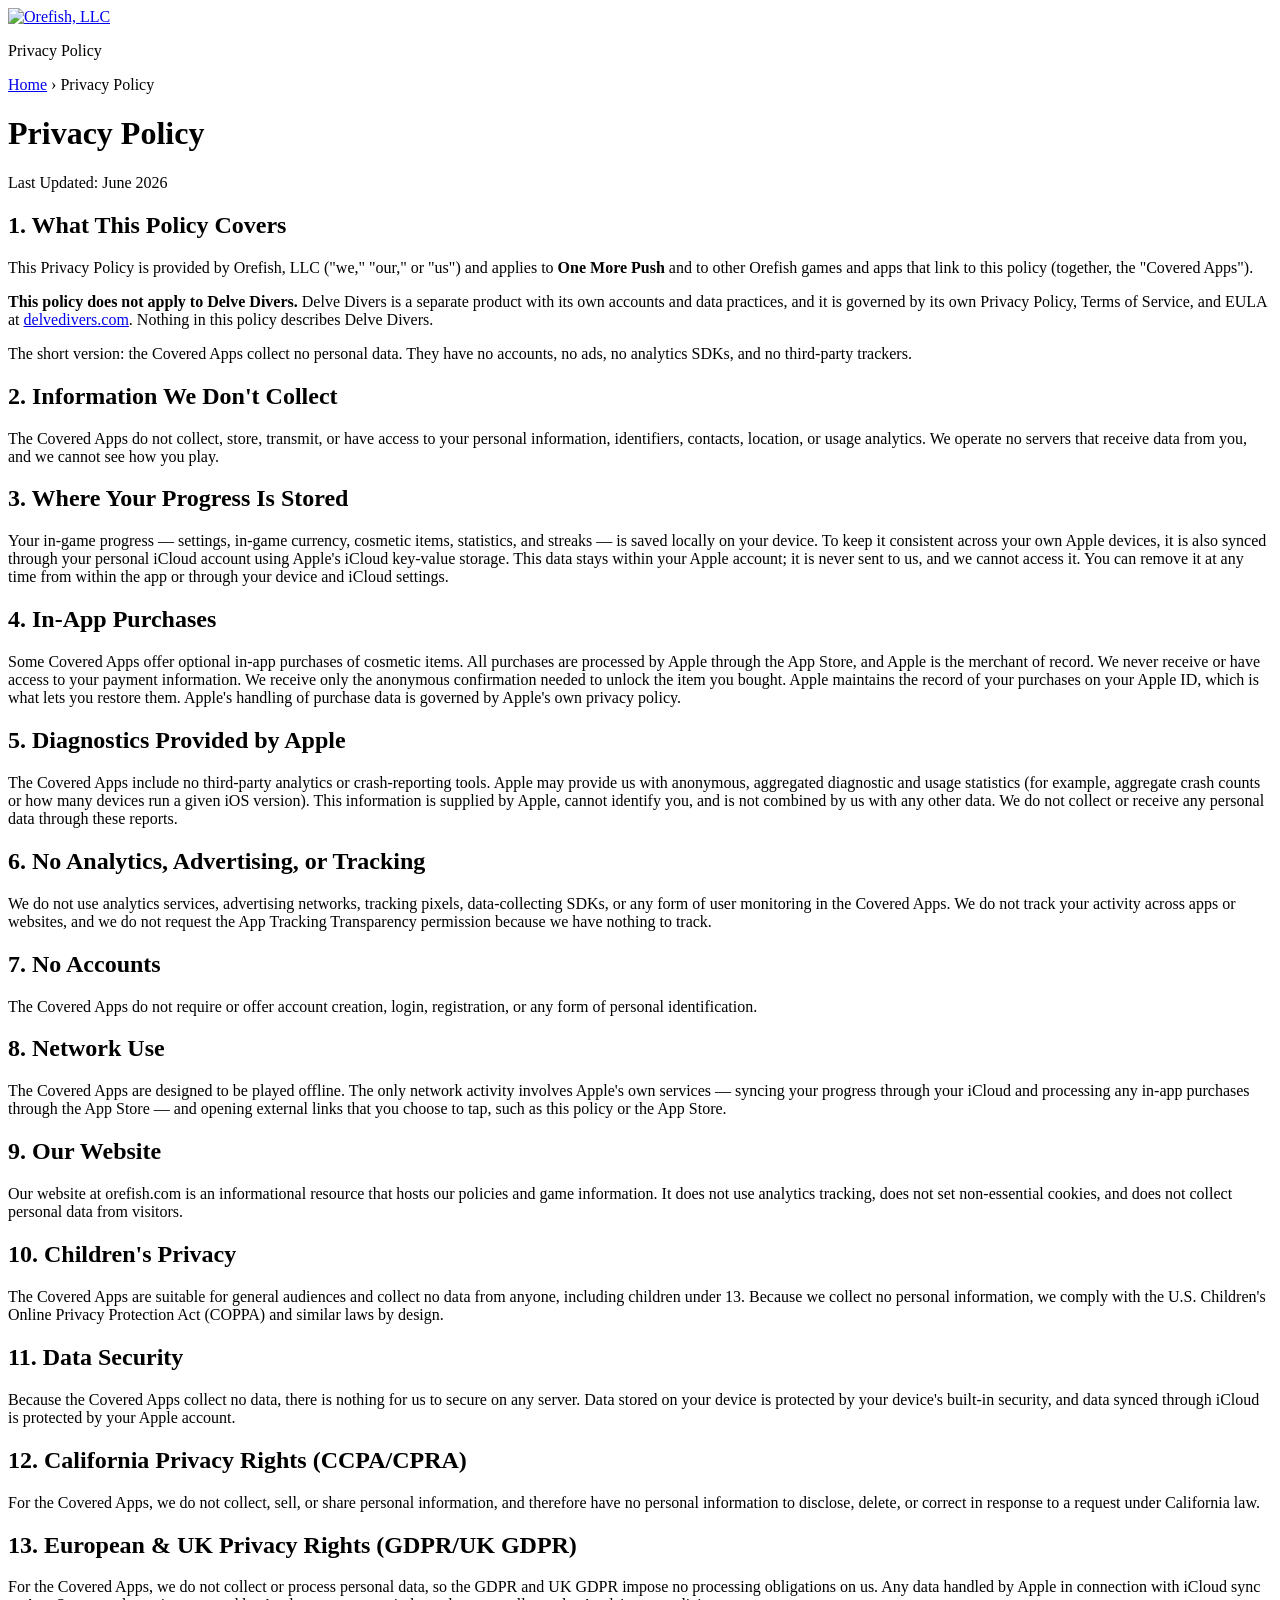
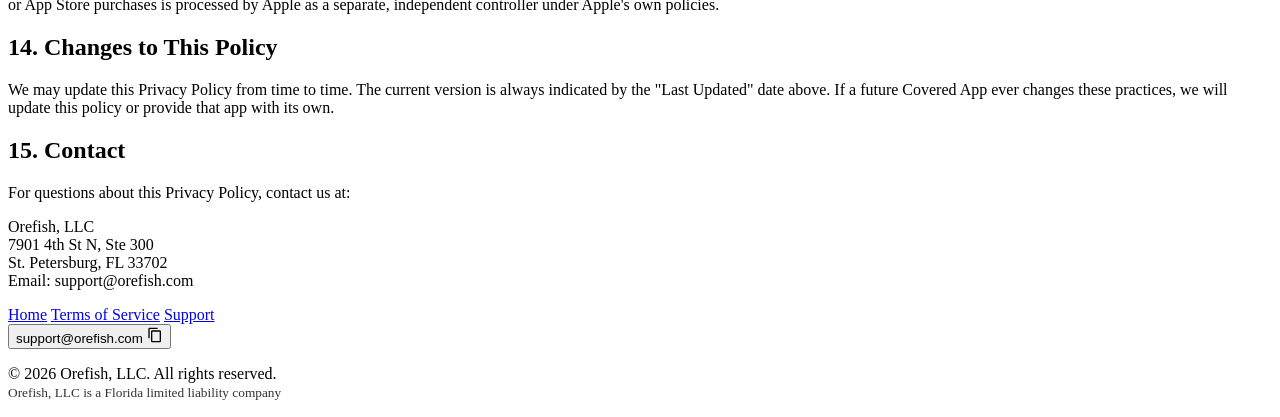
==== privacy.html @ cc14f5eb "Add files via upload" ====
<!DOCTYPE html>
<html lang="en">
<head>
    <meta charset="UTF-8">
    <meta name="viewport" content="width=device-width, initial-scale=1.0">
    <title>Privacy Policy - Orefish, LLC</title>
    <meta name="description" content="Privacy Policy for One More Push and other Orefish, LLC games. The covered apps collect no personal data.">
    <link rel="icon" type="image/png" href="/favicon.png">
    <link rel="stylesheet" href="style.css">
</head>
<body>
    <header>
        <div class="container">
            <div class="header-content">
                <a href="/" class="logo-link">
                    <div class="logo"><img src="orefishlogo_white_conformed.png" alt="Orefish, LLC"></div>
                </a>
                <p class="page-title">Privacy Policy</p>
            </div>
        </div>
    </header>

    <div class="breadcrumb">
        <div class="container">
            <nav class="breadcrumb-nav">
                <a href="/">Home</a>
                <span class="breadcrumb-separator">&rsaquo;</span>
                <span>Privacy Policy</span>
            </nav>
        </div>
    </div>

    <div class="legal-content">
        <div class="container">
            <h1>Privacy Policy</h1>
            <p class="last-updated">Last Updated: June 2026</p>

            <h2>1. What This Policy Covers</h2>
            <p>This Privacy Policy is provided by Orefish, LLC ("we," "our," or "us") and applies to <strong>One More Push</strong> and to other Orefish games and apps that link to this policy (together, the "Covered Apps").</p>
            <p><strong>This policy does not apply to Delve Divers.</strong> Delve Divers is a separate product with its own accounts and data practices, and it is governed by its own Privacy Policy, Terms of Service, and EULA at <a href="https://delvedivers.com">delvedivers.com</a>. Nothing in this policy describes Delve Divers.</p>
            <p>The short version: the Covered Apps collect no personal data. They have no accounts, no ads, no analytics SDKs, and no third-party trackers.</p>

            <h2>2. Information We Don't Collect</h2>
            <p>The Covered Apps do not collect, store, transmit, or have access to your personal information, identifiers, contacts, location, or usage analytics. We operate no servers that receive data from you, and we cannot see how you play.</p>

            <h2>3. Where Your Progress Is Stored</h2>
            <p>Your in-game progress — settings, in-game currency, cosmetic items, statistics, and streaks — is saved locally on your device. To keep it consistent across your own Apple devices, it is also synced through your personal iCloud account using Apple's iCloud key-value storage. This data stays within your Apple account; it is never sent to us, and we cannot access it. You can remove it at any time from within the app or through your device and iCloud settings.</p>

            <h2>4. In-App Purchases</h2>
            <p>Some Covered Apps offer optional in-app purchases of cosmetic items. All purchases are processed by Apple through the App Store, and Apple is the merchant of record. We never receive or have access to your payment information. We receive only the anonymous confirmation needed to unlock the item you bought. Apple maintains the record of your purchases on your Apple ID, which is what lets you restore them. Apple's handling of purchase data is governed by Apple's own privacy policy.</p>

            <h2>5. Diagnostics Provided by Apple</h2>
            <p>The Covered Apps include no third-party analytics or crash-reporting tools. Apple may provide us with anonymous, aggregated diagnostic and usage statistics (for example, aggregate crash counts or how many devices run a given iOS version). This information is supplied by Apple, cannot identify you, and is not combined by us with any other data. We do not collect or receive any personal data through these reports.</p>

            <h2>6. No Analytics, Advertising, or Tracking</h2>
            <p>We do not use analytics services, advertising networks, tracking pixels, data-collecting SDKs, or any form of user monitoring in the Covered Apps. We do not track your activity across apps or websites, and we do not request the App Tracking Transparency permission because we have nothing to track.</p>

            <h2>7. No Accounts</h2>
            <p>The Covered Apps do not require or offer account creation, login, registration, or any form of personal identification.</p>

            <h2>8. Network Use</h2>
            <p>The Covered Apps are designed to be played offline. The only network activity involves Apple's own services — syncing your progress through your iCloud and processing any in-app purchases through the App Store — and opening external links that you choose to tap, such as this policy or the App Store.</p>

            <h2>9. Our Website</h2>
            <p>Our website at orefish.com is an informational resource that hosts our policies and game information. It does not use analytics tracking, does not set non-essential cookies, and does not collect personal data from visitors.</p>

            <h2>10. Children's Privacy</h2>
            <p>The Covered Apps are suitable for general audiences and collect no data from anyone, including children under 13. Because we collect no personal information, we comply with the U.S. Children's Online Privacy Protection Act (COPPA) and similar laws by design.</p>

            <h2>11. Data Security</h2>
            <p>Because the Covered Apps collect no data, there is nothing for us to secure on any server. Data stored on your device is protected by your device's built-in security, and data synced through iCloud is protected by your Apple account.</p>

            <h2>12. California Privacy Rights (CCPA/CPRA)</h2>
            <p>For the Covered Apps, we do not collect, sell, or share personal information, and therefore have no personal information to disclose, delete, or correct in response to a request under California law.</p>

            <h2>13. European &amp; UK Privacy Rights (GDPR/UK GDPR)</h2>
            <p>For the Covered Apps, we do not collect or process personal data, so the GDPR and UK GDPR impose no processing obligations on us. Any data handled by Apple in connection with iCloud sync or App Store purchases is processed by Apple as a separate, independent controller under Apple's own policies.</p>

            <h2>14. Changes to This Policy</h2>
            <p>We may update this Privacy Policy from time to time. The current version is always indicated by the "Last Updated" date above. If a future Covered App ever changes these practices, we will update this policy or provide that app with its own.</p>

            <h2>15. Contact</h2>
            <p>For questions about this Privacy Policy, contact us at:</p>
            <p>
                Orefish, LLC<br>
                7901 4th St N, Ste 300<br>
                St. Petersburg, FL 33702<br>
                Email: support@orefish.com
            </p>
        </div>
    </div>

    <footer>
        <div class="container">
            <div class="footer-content">
                <div class="footer-links">
                    <a href="/">Home</a>
                    <a href="/terms">Terms of Service</a>
                    <a href="/support">Support</a>
                </div>
                <button class="email-button" onclick="copyEmail()" id="emailButton">
                    <span id="emailText">support@orefish.com</span>
                    <svg id="copyIcon" width="16" height="16" fill="currentColor" viewBox="0 0 24 24">
                        <path d="M16 1H4c-1.1 0-2 .9-2 2v14h2V3h12V1zm3 4H8c-1.1 0-2 .9-2 2v14c0 1.1.9 2 2 2h11c1.1 0 2-.9 2-2V7c0-1.1-.9-2-2-2zm0 16H8V7h11v14z"/>
                    </svg>
                </button>
                <p class="copyright">
                    &copy; 2026 Orefish, LLC. All rights reserved.<br>
                    <small style="opacity: 0.8;">Orefish, LLC is a Florida limited liability company</small>
                </p>
            </div>
        </div>
    </footer>

    <script>
        function copyEmail() {
            const email = 'support@orefish.com';
            const button = document.getElementById('emailButton');
            const text = document.getElementById('emailText');
            const icon = document.getElementById('copyIcon');
            navigator.clipboard.writeText(email).then(() => {
                button.classList.add('copied');
                text.textContent = 'Copied!';
                icon.innerHTML = '<path d="M9 16.17L4.83 12l-1.42 1.41L9 19 21 7l-1.41-1.41z"/>';
                setTimeout(() => {
                    button.classList.remove('copied');
                    text.textContent = email;
                    icon.innerHTML = '<path d="M16 1H4c-1.1 0-2 .9-2 2v14h2V3h12V1zm3 4H8c-1.1 0-2 .9-2 2v14c0 1.1.9 2 2 2h11c1.1 0 2-.9 2-2V7c0-1.1-.9-2-2-2zm0 16H8V7h11v14z"/>';
                }, 2000);
            }).catch(() => { window.location.href = `mailto:${email}`; });
        }
    </script>
</body>
</html>
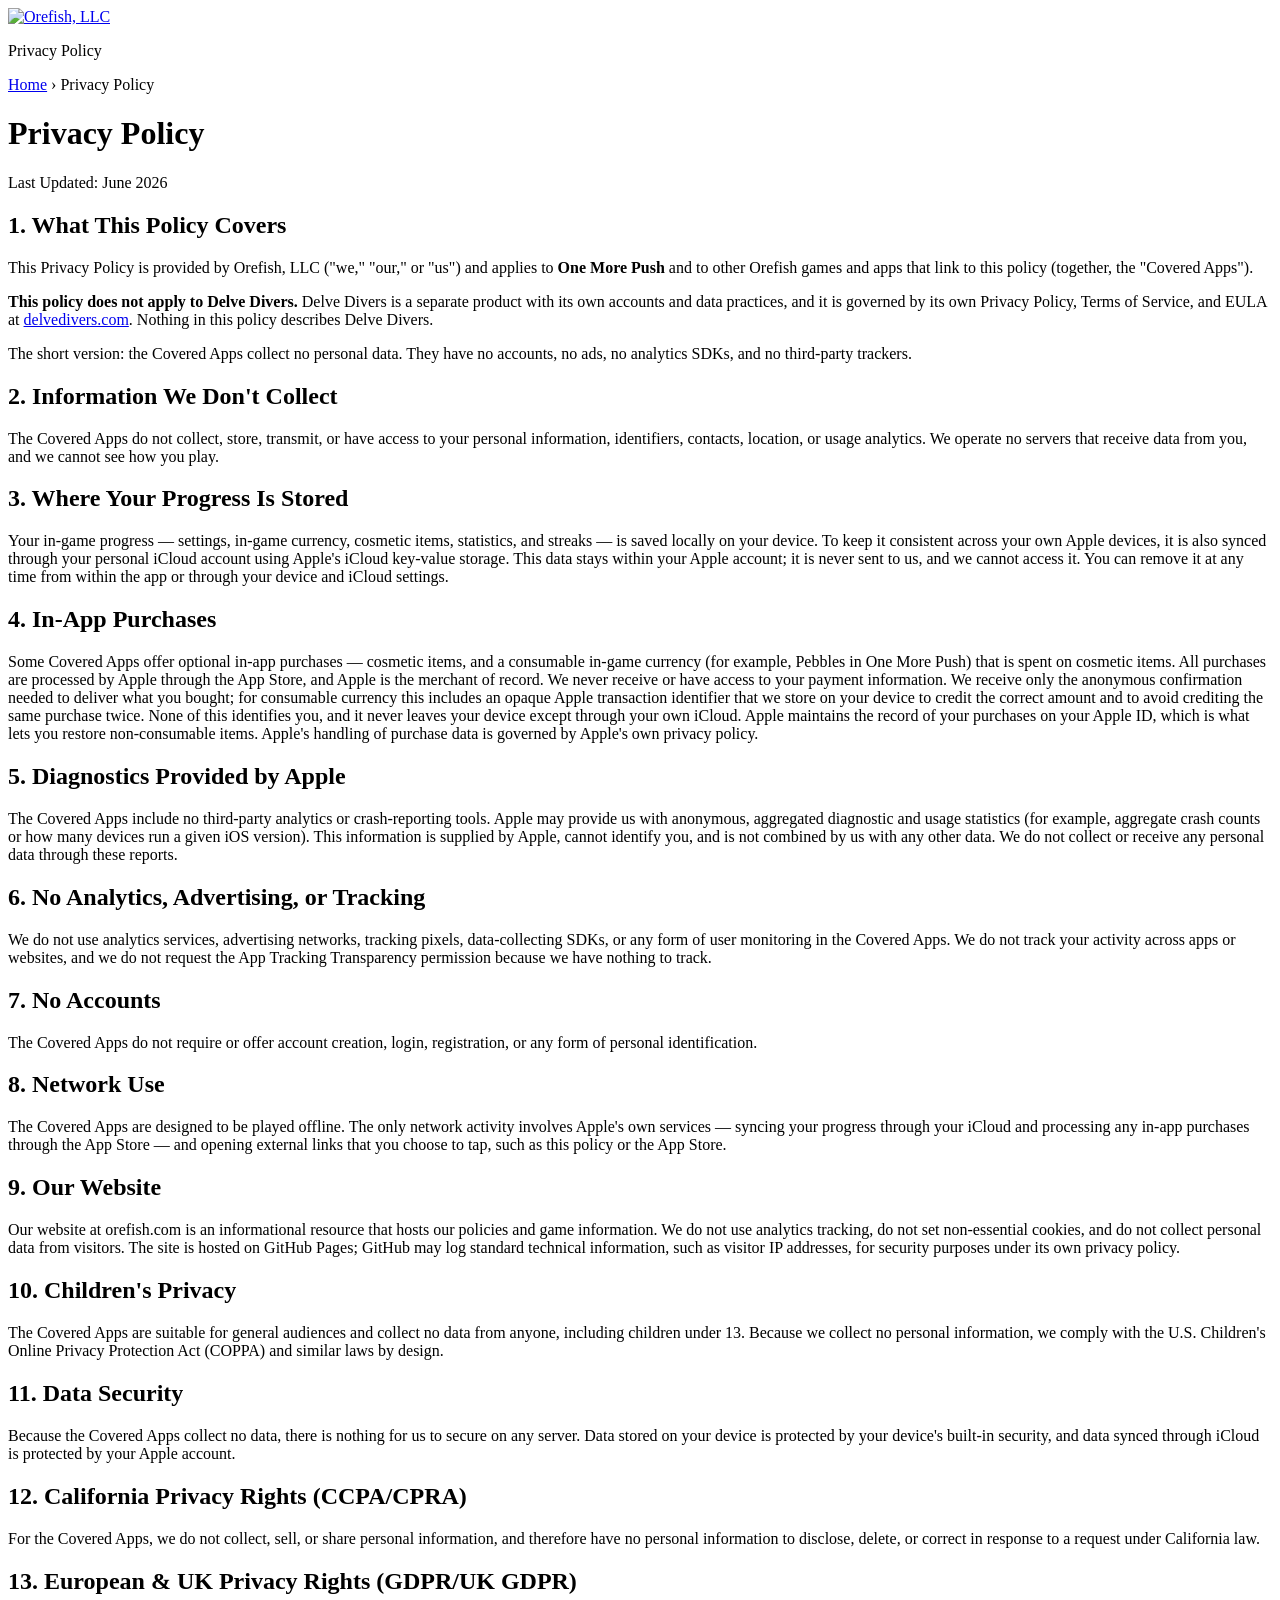
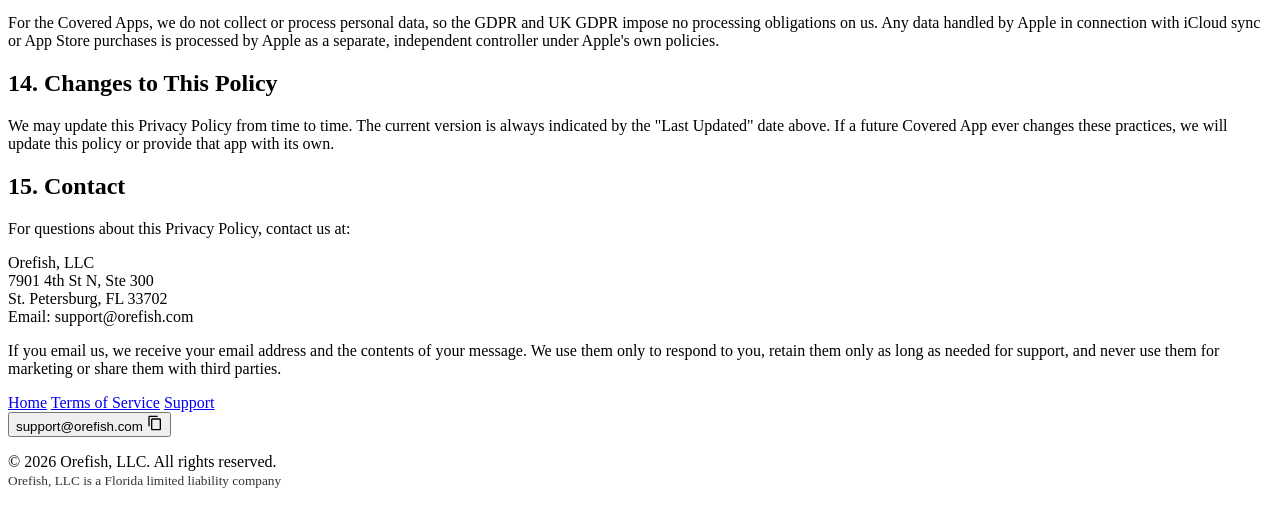
==== commit 8379f4af: "Add files via upload" ====
--- a/privacy.html
+++ b/privacy.html
@@ -47,7 +47,7 @@
             <p>Your in-game progress — settings, in-game currency, cosmetic items, statistics, and streaks — is saved locally on your device. To keep it consistent across your own Apple devices, it is also synced through your personal iCloud account using Apple's iCloud key-value storage. This data stays within your Apple account; it is never sent to us, and we cannot access it. You can remove it at any time from within the app or through your device and iCloud settings.</p>
 
             <h2>4. In-App Purchases</h2>
-            <p>Some Covered Apps offer optional in-app purchases of cosmetic items. All purchases are processed by Apple through the App Store, and Apple is the merchant of record. We never receive or have access to your payment information. We receive only the anonymous confirmation needed to unlock the item you bought. Apple maintains the record of your purchases on your Apple ID, which is what lets you restore them. Apple's handling of purchase data is governed by Apple's own privacy policy.</p>
+            <p>Some Covered Apps offer optional in-app purchases — cosmetic items, and a consumable in-game currency (for example, Pebbles in One More Push) that is spent on cosmetic items. All purchases are processed by Apple through the App Store, and Apple is the merchant of record. We never receive or have access to your payment information. We receive only the anonymous confirmation needed to deliver what you bought; for consumable currency this includes an opaque Apple transaction identifier that we store on your device to credit the correct amount and to avoid crediting the same purchase twice. None of this identifies you, and it never leaves your device except through your own iCloud. Apple maintains the record of your purchases on your Apple ID, which is what lets you restore non-consumable items. Apple's handling of purchase data is governed by Apple's own privacy policy.</p>
 
             <h2>5. Diagnostics Provided by Apple</h2>
             <p>The Covered Apps include no third-party analytics or crash-reporting tools. Apple may provide us with anonymous, aggregated diagnostic and usage statistics (for example, aggregate crash counts or how many devices run a given iOS version). This information is supplied by Apple, cannot identify you, and is not combined by us with any other data. We do not collect or receive any personal data through these reports.</p>
@@ -62,7 +62,7 @@
             <p>The Covered Apps are designed to be played offline. The only network activity involves Apple's own services — syncing your progress through your iCloud and processing any in-app purchases through the App Store — and opening external links that you choose to tap, such as this policy or the App Store.</p>
 
             <h2>9. Our Website</h2>
-            <p>Our website at orefish.com is an informational resource that hosts our policies and game information. It does not use analytics tracking, does not set non-essential cookies, and does not collect personal data from visitors.</p>
+            <p>Our website at orefish.com is an informational resource that hosts our policies and game information. We do not use analytics tracking, do not set non-essential cookies, and do not collect personal data from visitors. The site is hosted on GitHub Pages; GitHub may log standard technical information, such as visitor IP addresses, for security purposes under its own privacy policy.</p>
 
             <h2>10. Children's Privacy</h2>
             <p>The Covered Apps are suitable for general audiences and collect no data from anyone, including children under 13. Because we collect no personal information, we comply with the U.S. Children's Online Privacy Protection Act (COPPA) and similar laws by design.</p>
@@ -87,6 +87,7 @@
                 St. Petersburg, FL 33702<br>
                 Email: support@orefish.com
             </p>
+            <p>If you email us, we receive your email address and the contents of your message. We use them only to respond to you, retain them only as long as needed for support, and never use them for marketing or share them with third parties.</p>
         </div>
     </div>
 
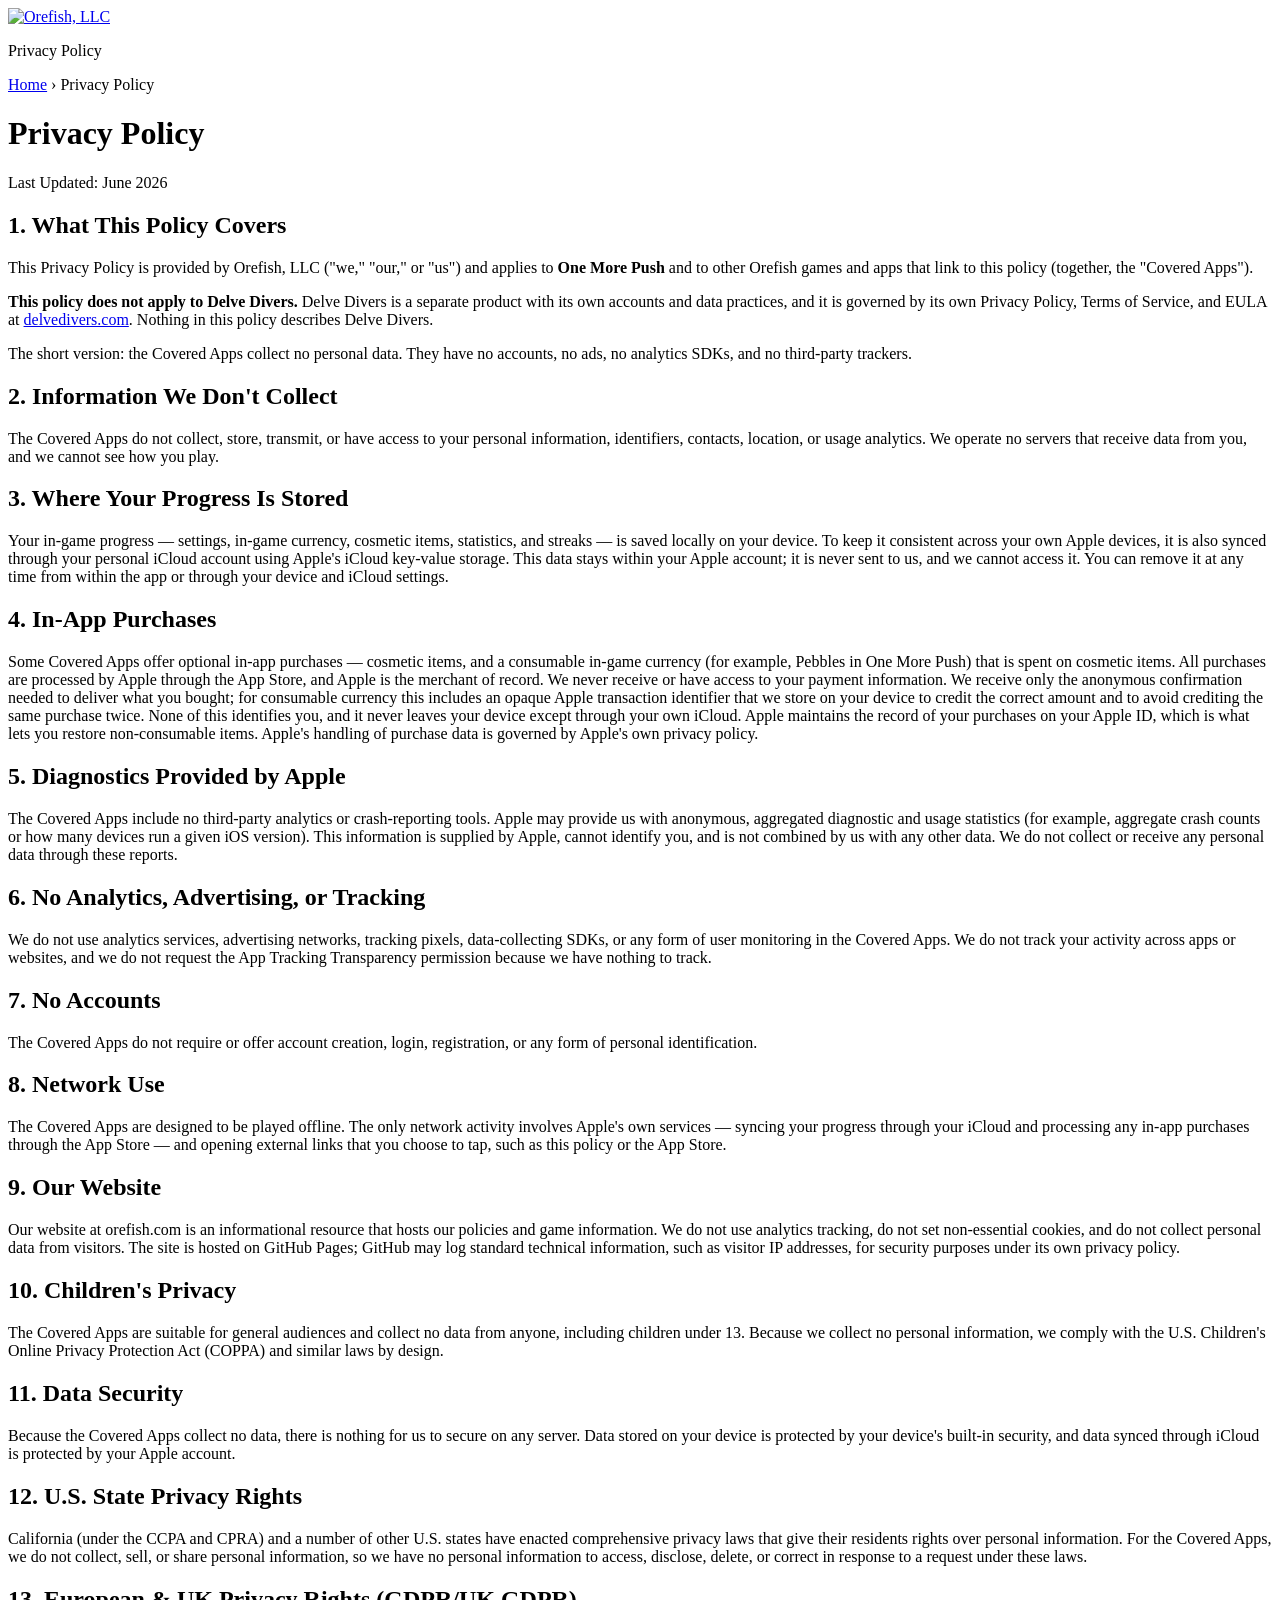
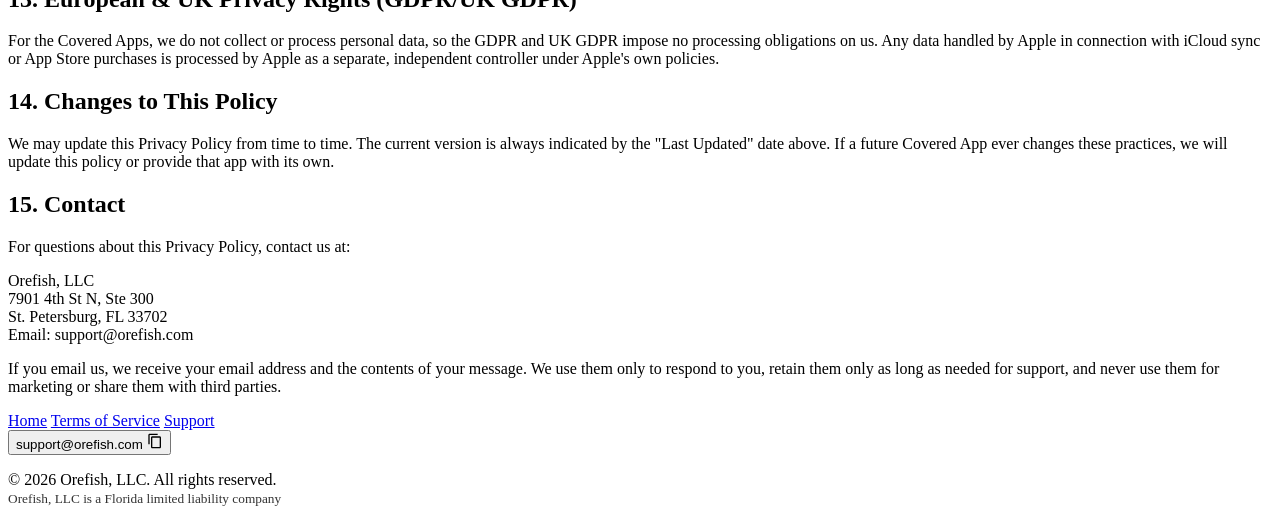
==== commit 1736c4a8: "Add files via upload" ====
--- a/privacy.html
+++ b/privacy.html
@@ -6,6 +6,7 @@
     <title>Privacy Policy - Orefish, LLC</title>
     <meta name="description" content="Privacy Policy for One More Push and other Orefish, LLC games. The covered apps collect no personal data.">
     <link rel="icon" type="image/png" href="/favicon.png">
+    <link rel="apple-touch-icon" sizes="180x180" href="/apple-touch-icon.png">
     <link rel="stylesheet" href="style.css">
 </head>
 <body>
@@ -70,8 +71,8 @@
             <h2>11. Data Security</h2>
             <p>Because the Covered Apps collect no data, there is nothing for us to secure on any server. Data stored on your device is protected by your device's built-in security, and data synced through iCloud is protected by your Apple account.</p>
 
-            <h2>12. California Privacy Rights (CCPA/CPRA)</h2>
-            <p>For the Covered Apps, we do not collect, sell, or share personal information, and therefore have no personal information to disclose, delete, or correct in response to a request under California law.</p>
+            <h2>12. U.S. State Privacy Rights</h2>
+            <p>California (under the CCPA and CPRA) and a number of other U.S. states have enacted comprehensive privacy laws that give their residents rights over personal information. For the Covered Apps, we do not collect, sell, or share personal information, so we have no personal information to access, disclose, delete, or correct in response to a request under these laws.</p>
 
             <h2>13. European &amp; UK Privacy Rights (GDPR/UK GDPR)</h2>
             <p>For the Covered Apps, we do not collect or process personal data, so the GDPR and UK GDPR impose no processing obligations on us. Any data handled by Apple in connection with iCloud sync or App Store purchases is processed by Apple as a separate, independent controller under Apple's own policies.</p>
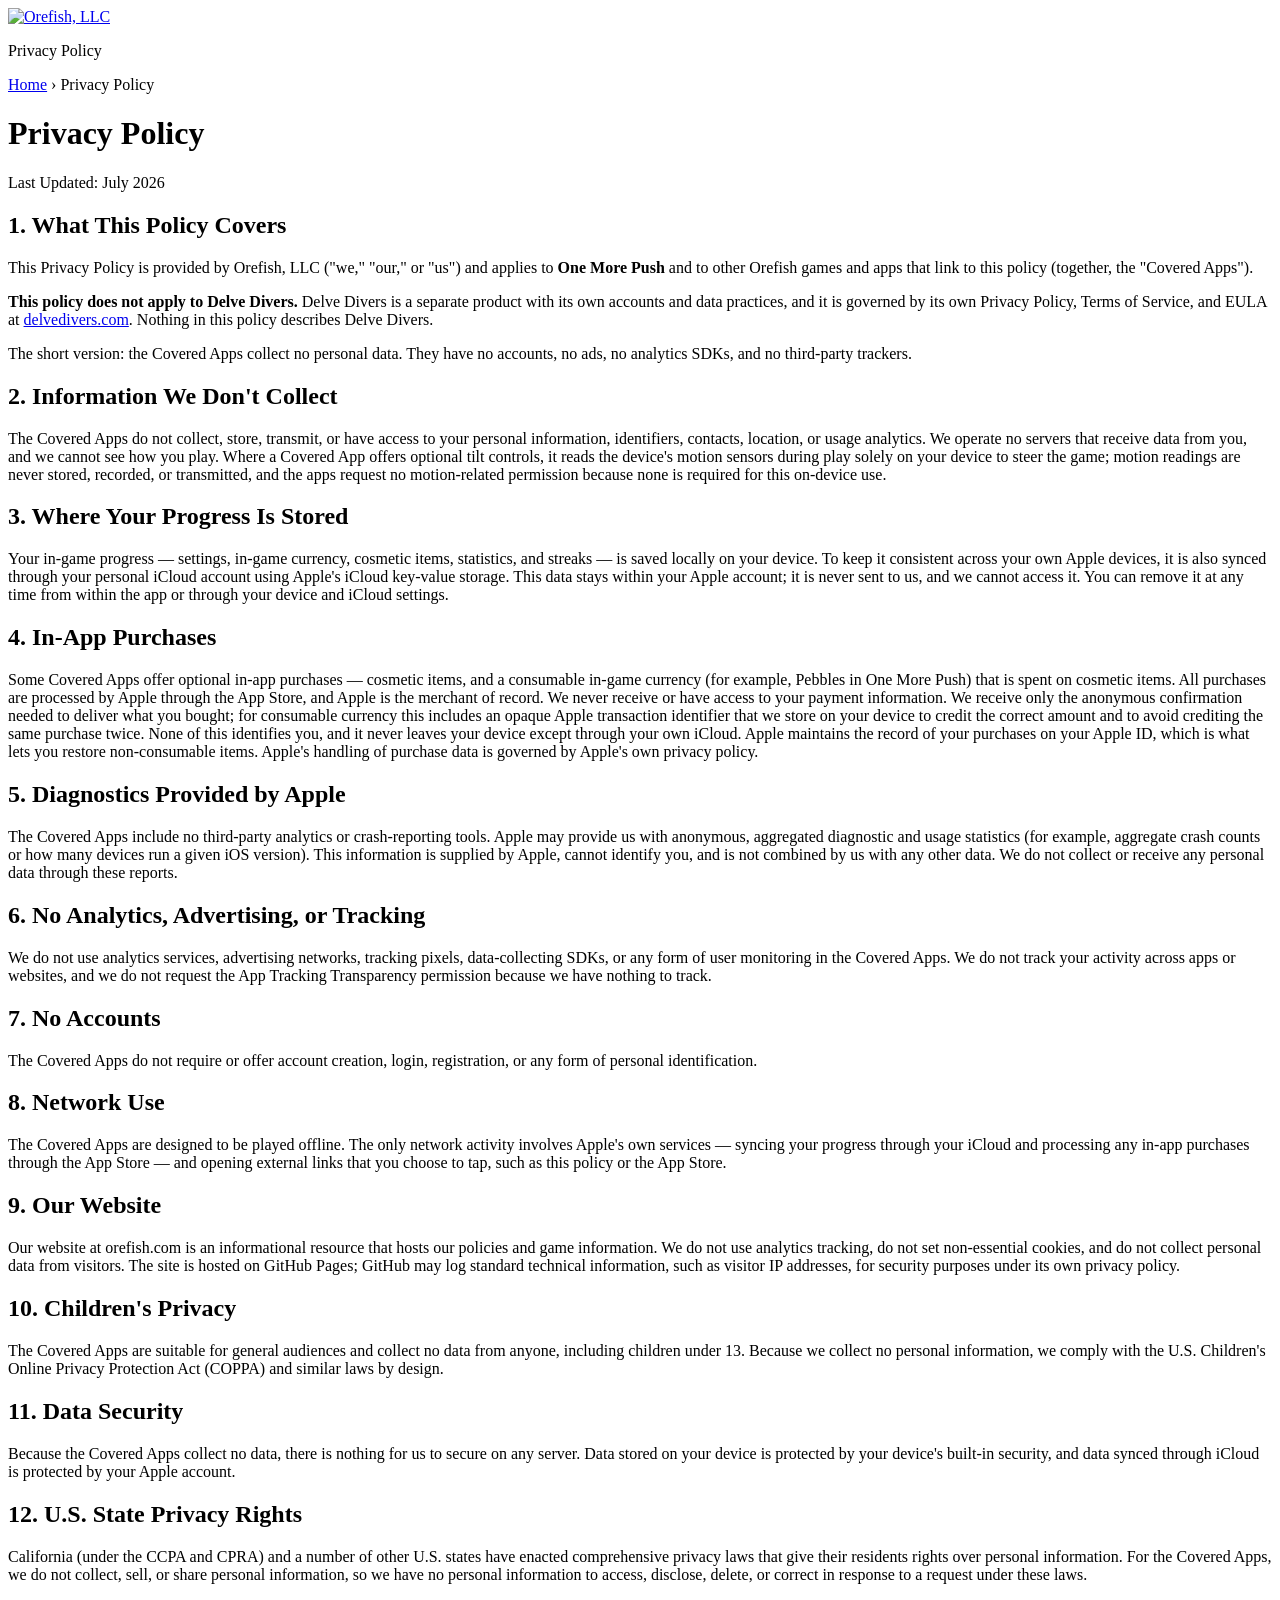
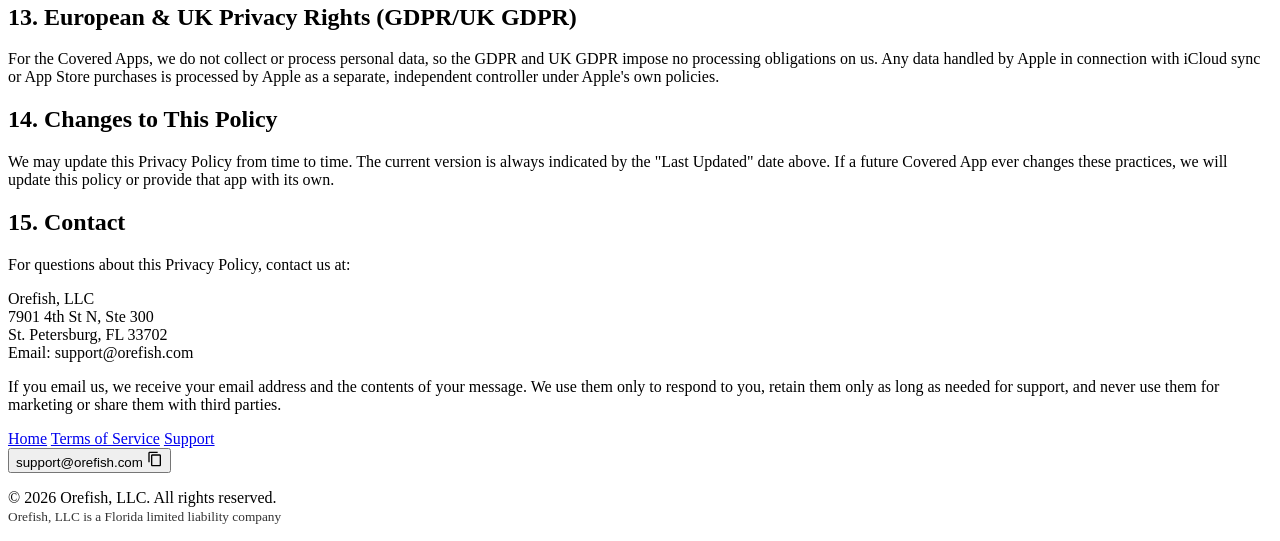
==== commit 5511a561: "Add files via upload" ====
--- a/privacy.html
+++ b/privacy.html
@@ -34,7 +34,7 @@
     <div class="legal-content">
         <div class="container">
             <h1>Privacy Policy</h1>
-            <p class="last-updated">Last Updated: June 2026</p>
+            <p class="last-updated">Last Updated: July 2026</p>
 
             <h2>1. What This Policy Covers</h2>
             <p>This Privacy Policy is provided by Orefish, LLC ("we," "our," or "us") and applies to <strong>One More Push</strong> and to other Orefish games and apps that link to this policy (together, the "Covered Apps").</p>
@@ -42,7 +42,7 @@
             <p>The short version: the Covered Apps collect no personal data. They have no accounts, no ads, no analytics SDKs, and no third-party trackers.</p>
 
             <h2>2. Information We Don't Collect</h2>
-            <p>The Covered Apps do not collect, store, transmit, or have access to your personal information, identifiers, contacts, location, or usage analytics. We operate no servers that receive data from you, and we cannot see how you play.</p>
+            <p>The Covered Apps do not collect, store, transmit, or have access to your personal information, identifiers, contacts, location, or usage analytics. We operate no servers that receive data from you, and we cannot see how you play. Where a Covered App offers optional tilt controls, it reads the device's motion sensors during play solely on your device to steer the game; motion readings are never stored, recorded, or transmitted, and the apps request no motion-related permission because none is required for this on-device use.</p>
 
             <h2>3. Where Your Progress Is Stored</h2>
             <p>Your in-game progress — settings, in-game currency, cosmetic items, statistics, and streaks — is saved locally on your device. To keep it consistent across your own Apple devices, it is also synced through your personal iCloud account using Apple's iCloud key-value storage. This data stays within your Apple account; it is never sent to us, and we cannot access it. You can remove it at any time from within the app or through your device and iCloud settings.</p>
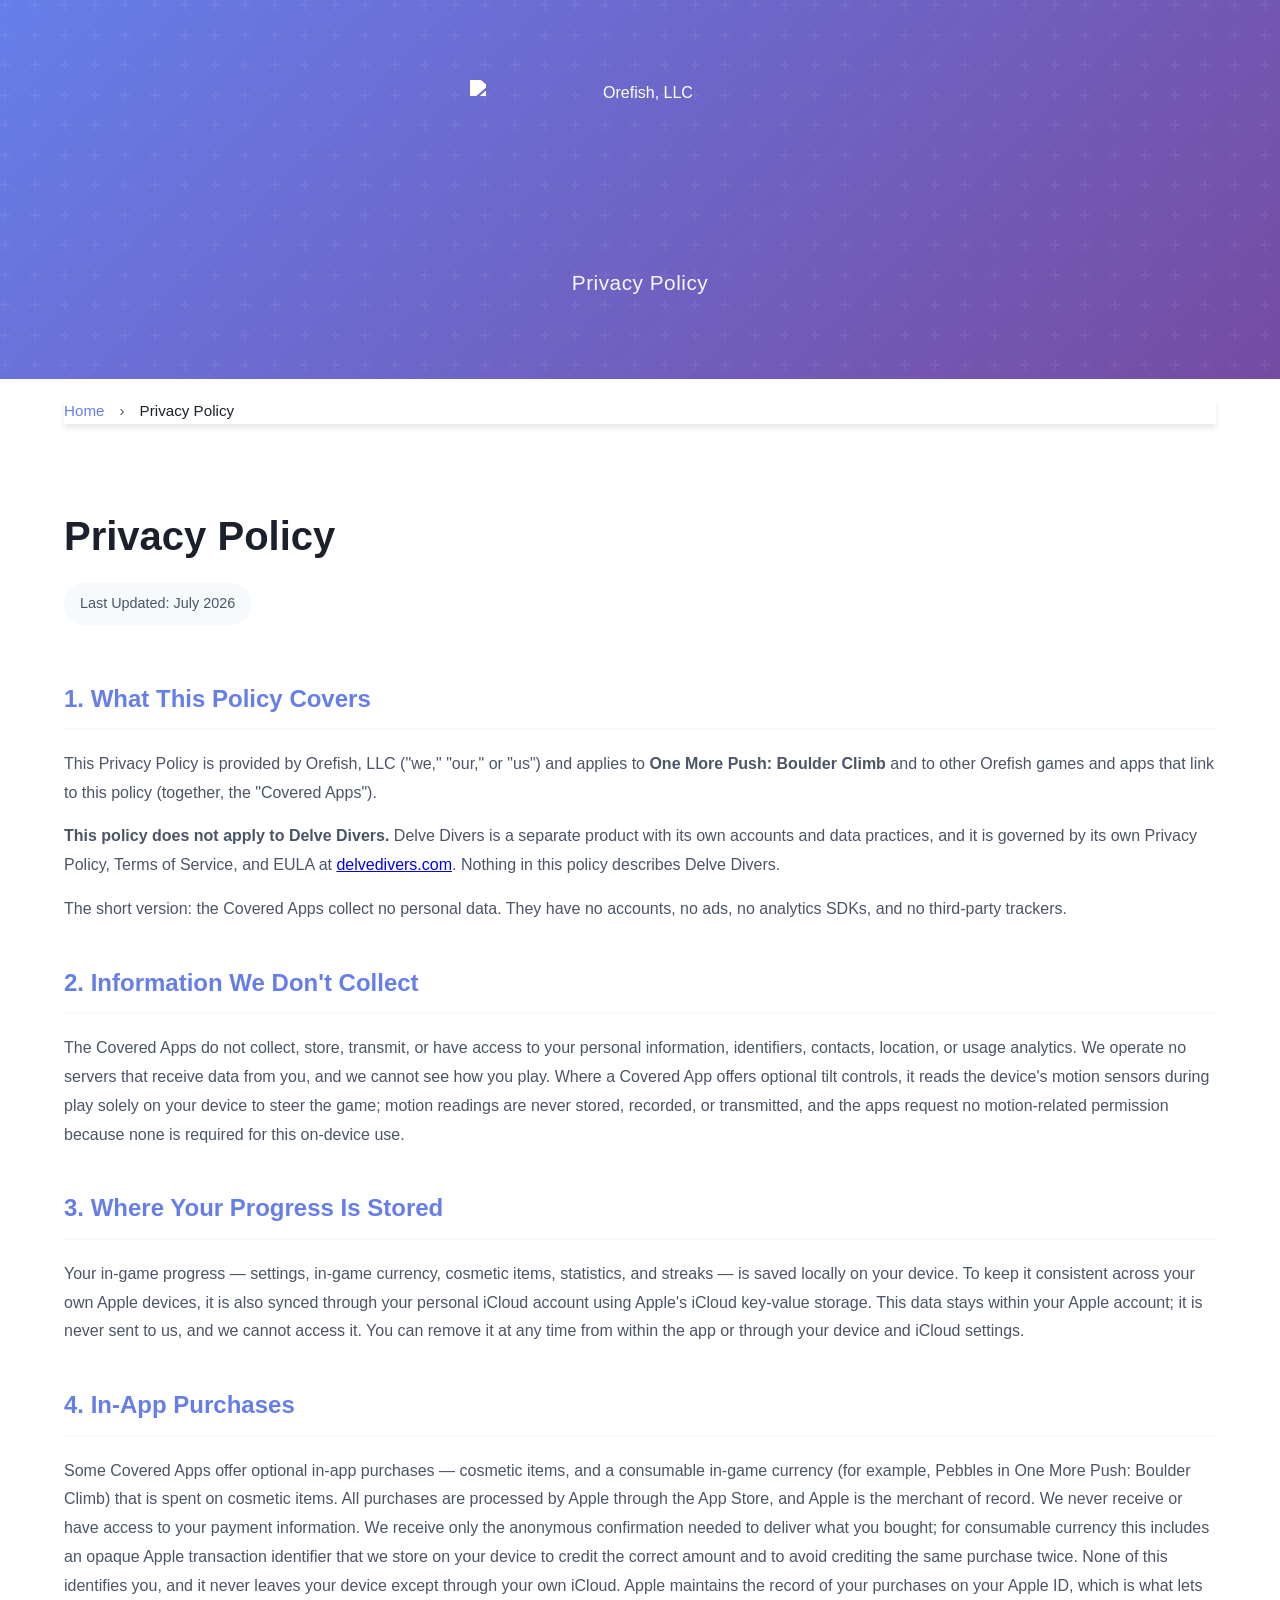
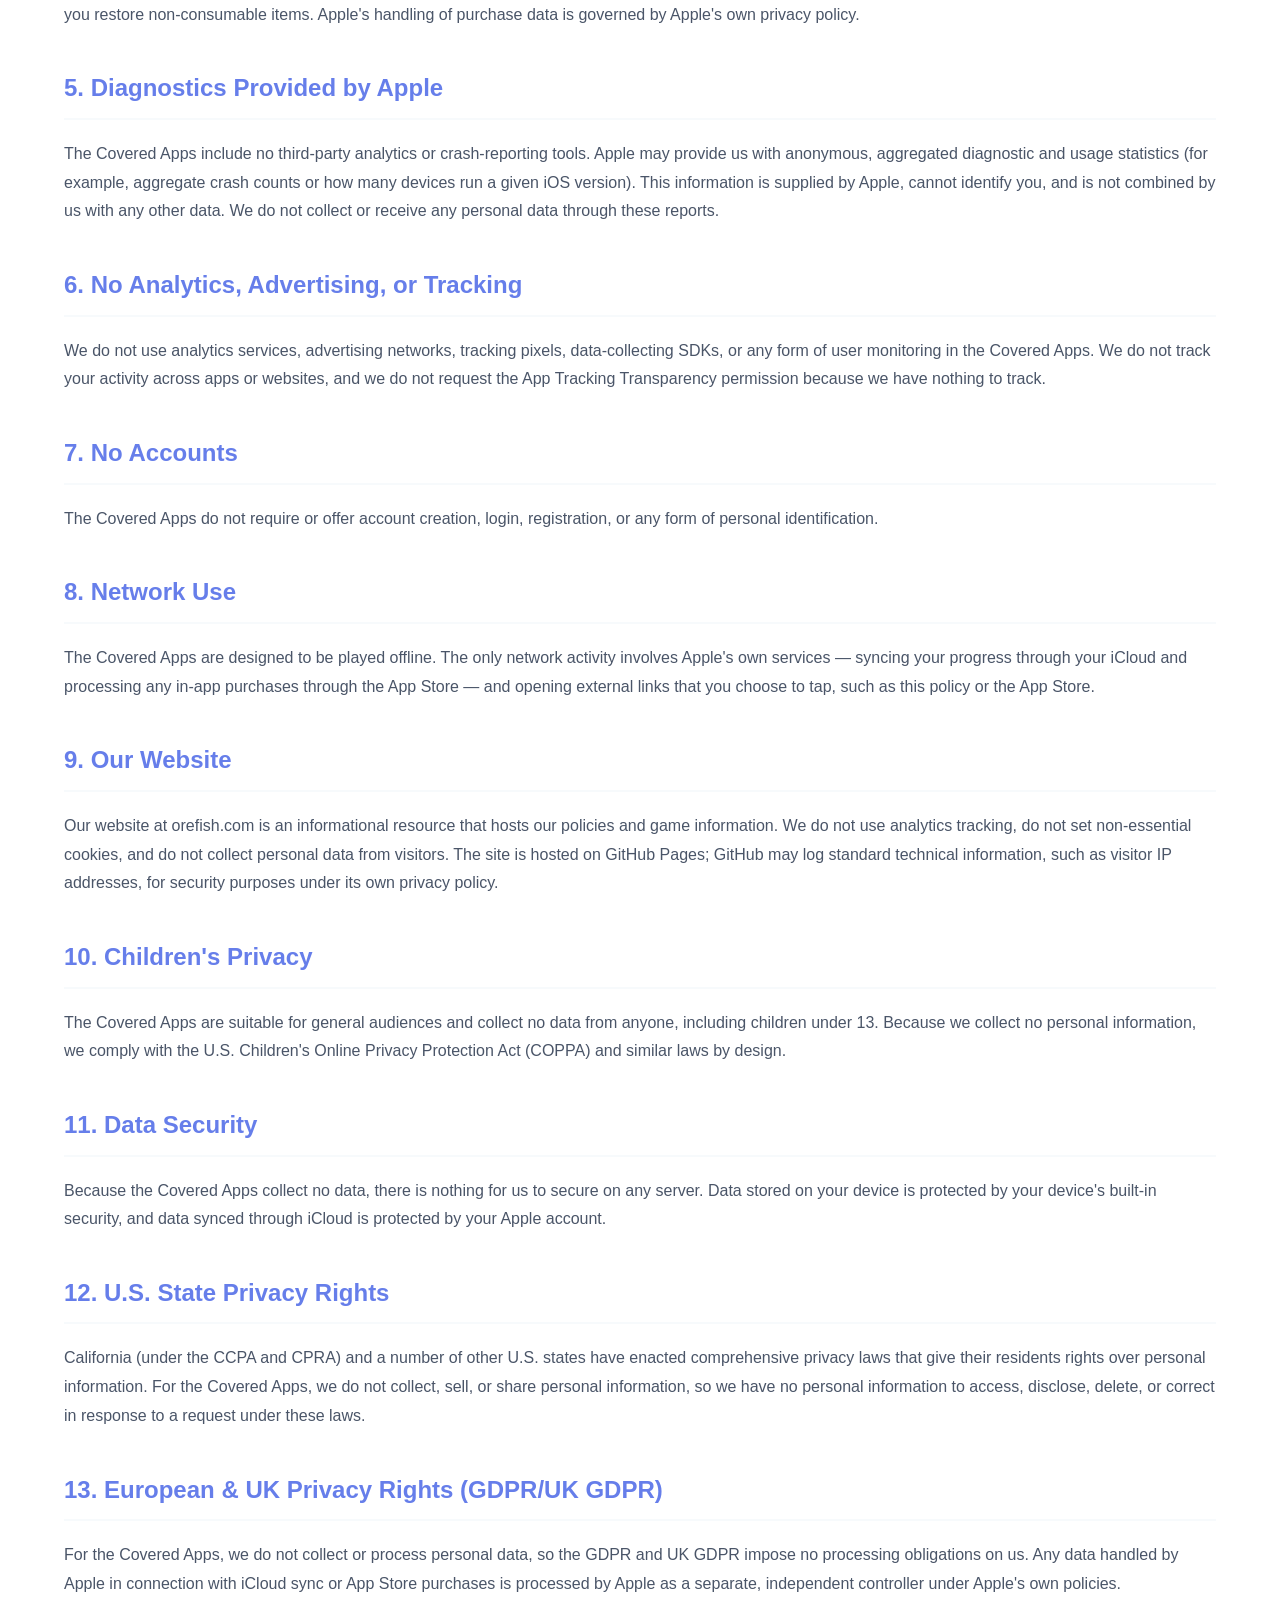
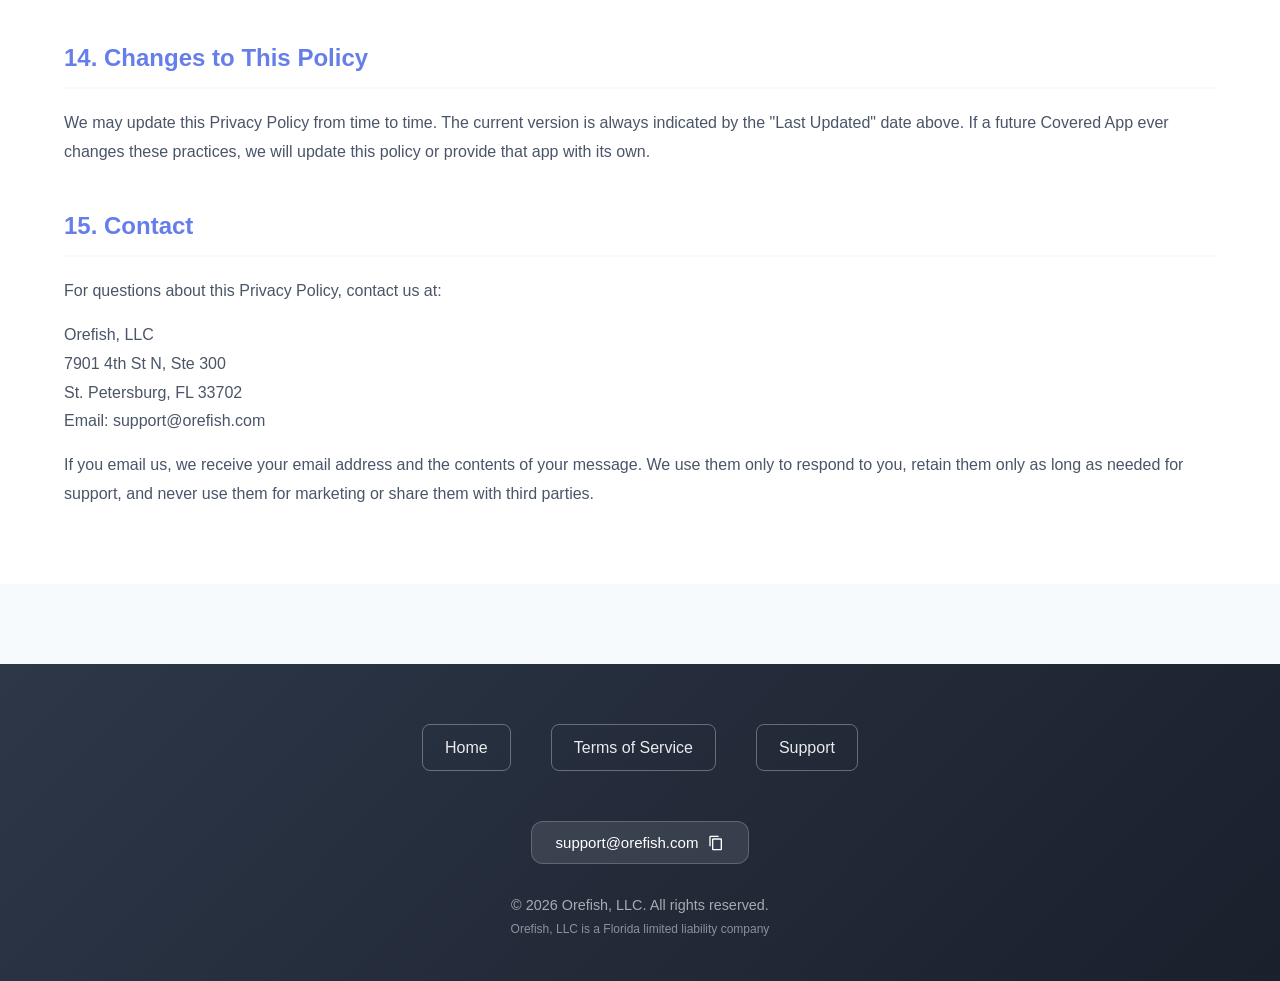
==== commit 92820541: "Add files via upload" ====
--- a/privacy.html
+++ b/privacy.html
@@ -4,7 +4,7 @@
     <meta charset="UTF-8">
     <meta name="viewport" content="width=device-width, initial-scale=1.0">
     <title>Privacy Policy - Orefish, LLC</title>
-    <meta name="description" content="Privacy Policy for One More Push and other Orefish, LLC games. The covered apps collect no personal data.">
+    <meta name="description" content="Privacy Policy for One More Push: Boulder Climb and other Orefish, LLC games. The covered apps collect no personal data.">
     <link rel="icon" type="image/png" href="/favicon.png">
     <link rel="apple-touch-icon" sizes="180x180" href="/apple-touch-icon.png">
     <link rel="stylesheet" href="style.css">
@@ -37,7 +37,7 @@
             <p class="last-updated">Last Updated: July 2026</p>
 
             <h2>1. What This Policy Covers</h2>
-            <p>This Privacy Policy is provided by Orefish, LLC ("we," "our," or "us") and applies to <strong>One More Push</strong> and to other Orefish games and apps that link to this policy (together, the "Covered Apps").</p>
+            <p>This Privacy Policy is provided by Orefish, LLC ("we," "our," or "us") and applies to <strong>One More Push: Boulder Climb</strong> and to other Orefish games and apps that link to this policy (together, the "Covered Apps").</p>
             <p><strong>This policy does not apply to Delve Divers.</strong> Delve Divers is a separate product with its own accounts and data practices, and it is governed by its own Privacy Policy, Terms of Service, and EULA at <a href="https://delvedivers.com">delvedivers.com</a>. Nothing in this policy describes Delve Divers.</p>
             <p>The short version: the Covered Apps collect no personal data. They have no accounts, no ads, no analytics SDKs, and no third-party trackers.</p>
 
@@ -48,7 +48,7 @@
             <p>Your in-game progress — settings, in-game currency, cosmetic items, statistics, and streaks — is saved locally on your device. To keep it consistent across your own Apple devices, it is also synced through your personal iCloud account using Apple's iCloud key-value storage. This data stays within your Apple account; it is never sent to us, and we cannot access it. You can remove it at any time from within the app or through your device and iCloud settings.</p>
 
             <h2>4. In-App Purchases</h2>
-            <p>Some Covered Apps offer optional in-app purchases — cosmetic items, and a consumable in-game currency (for example, Pebbles in One More Push) that is spent on cosmetic items. All purchases are processed by Apple through the App Store, and Apple is the merchant of record. We never receive or have access to your payment information. We receive only the anonymous confirmation needed to deliver what you bought; for consumable currency this includes an opaque Apple transaction identifier that we store on your device to credit the correct amount and to avoid crediting the same purchase twice. None of this identifies you, and it never leaves your device except through your own iCloud. Apple maintains the record of your purchases on your Apple ID, which is what lets you restore non-consumable items. Apple's handling of purchase data is governed by Apple's own privacy policy.</p>
+            <p>Some Covered Apps offer optional in-app purchases — cosmetic items, and a consumable in-game currency (for example, Pebbles in One More Push: Boulder Climb) that is spent on cosmetic items. All purchases are processed by Apple through the App Store, and Apple is the merchant of record. We never receive or have access to your payment information. We receive only the anonymous confirmation needed to deliver what you bought; for consumable currency this includes an opaque Apple transaction identifier that we store on your device to credit the correct amount and to avoid crediting the same purchase twice. None of this identifies you, and it never leaves your device except through your own iCloud. Apple maintains the record of your purchases on your Apple ID, which is what lets you restore non-consumable items. Apple's handling of purchase data is governed by Apple's own privacy policy.</p>
 
             <h2>5. Diagnostics Provided by Apple</h2>
             <p>The Covered Apps include no third-party analytics or crash-reporting tools. Apple may provide us with anonymous, aggregated diagnostic and usage statistics (for example, aggregate crash counts or how many devices run a given iOS version). This information is supplied by Apple, cannot identify you, and is not combined by us with any other data. We do not collect or receive any personal data through these reports.</p>
--- a/style.css
+++ b/style.css
@@ -0,0 +1,837 @@
+/* Orefish LLC - Shared Styles
+   Version: 2.0
+   Last Updated: 2025
+*/
+
+/* Reset & Base */
+* {
+    margin: 0;
+    padding: 0;
+    box-sizing: border-box;
+}
+
+:root {
+    --primary: #667eea;
+    --primary-dark: #5a67d8;
+    --secondary: #764ba2;
+    --text-dark: #1a202c;
+    --text-light: #4a5568;
+    --bg-light: #f7fafc;
+    --white: #ffffff;
+    --success: #48bb78;
+    --warning: #ffc107;
+    --warning-bg: #fff3cd;
+    --shadow-sm: 0 1px 3px rgba(0,0,0,0.12);
+    --shadow-md: 0 4px 6px rgba(0,0,0,0.1);
+    --shadow-lg: 0 10px 15px rgba(0,0,0,0.1);
+    --shadow-xl: 0 20px 25px rgba(0,0,0,0.1);
+}
+
+html {
+    scroll-behavior: smooth;
+}
+
+body {
+    font-family: -apple-system, BlinkMacSystemFont, 'Segoe UI', 'Inter', sans-serif;
+    line-height: 1.6;
+    color: var(--text-dark);
+    background: var(--bg-light);
+    overflow-x: hidden;
+}
+
+/* Container */
+.container {
+    max-width: 1200px;
+    margin: 0 auto;
+    padding: 0 24px;
+}
+
+.container-narrow {
+    max-width: 900px;
+    margin: 0 auto;
+    padding: 0 24px;
+}
+
+/* Header */
+header {
+    background: linear-gradient(135deg, var(--primary) 0%, var(--secondary) 100%);
+    color: white;
+    padding: 80px 0;
+    position: relative;
+    overflow: hidden;
+    text-align: center;
+}
+
+header::before {
+    content: '';
+    position: absolute;
+    top: 0;
+    left: 0;
+    right: 0;
+    bottom: 0;
+    background: url("data:image/svg+xml,%3Csvg width='60' height='60' viewBox='0 0 60 60' xmlns='http://www.w3.org/2000/svg'%3E%3Cg fill='none' fill-rule='evenodd'%3E%3Cg fill='%23ffffff' fill-opacity='0.05'%3E%3Cpath d='M36 34v-4h-2v4h-4v2h4v4h2v-4h4v-2h-4zm0-30V0h-2v4h-4v2h4v4h2V6h4V4h-4zM6 34v-4H4v4H0v2h4v4h2v-4h4v-2H6zM6 4V0H4v4H0v2h4v4h2V6h4V4H6z'/%3E%3C/g%3E%3C/g%3E%3C/svg%3E");
+}
+
+.header-content {
+    position: relative;
+    z-index: 1;
+    animation: fadeInUp 0.8s ease;
+}
+
+/* Logo Styles */
+.logo-container {
+    display: flex;
+    align-items: center;
+    justify-content: center;
+    gap: 20px;
+    margin-bottom: 20px;
+}
+
+.logo-link {
+    display: inline-flex;
+    align-items: center;
+    gap: 15px;
+    text-decoration: none;
+    color: white;
+    margin-bottom: 20px;
+}
+
+.logo {
+    width: 340px;
+    height: 156px;
+    display: flex;
+    align-items: center;
+    justify-content: center;
+}
+
+.logo img {
+    width: 100%;
+    height: 100%;
+    object-fit: contain;
+    filter: brightness(0) invert(1);
+}
+
+.logo-text,
+.site-title {
+    font-size: 2.5em;
+    font-weight: 700;
+    letter-spacing: -1px;
+}
+
+.tagline,
+.page-title {
+    font-size: 1.3em;
+    opacity: 0.95;
+    font-weight: 300;
+    letter-spacing: 0.5px;
+    margin-top: 10px;
+}
+
+/* Navigation */
+nav {
+    background: rgba(255,255,255,0.98);
+    box-shadow: var(--shadow-md);
+    position: sticky;
+    top: 0;
+    z-index: 100;
+    backdrop-filter: blur(10px);
+}
+
+.nav-container {
+    display: flex;
+    justify-content: center;
+    align-items: center;
+    padding: 16px 0;
+    gap: 40px;
+}
+
+.nav-link {
+    color: var(--text-dark);
+    text-decoration: none;
+    font-weight: 500;
+    transition: color 0.3s;
+    position: relative;
+}
+
+.nav-link::after {
+    content: '';
+    position: absolute;
+    bottom: -4px;
+    left: 0;
+    width: 0;
+    height: 2px;
+    background: var(--primary);
+    transition: width 0.3s;
+}
+
+.nav-link:hover,
+.nav-link.active {
+    color: var(--primary);
+}
+
+.nav-link:hover::after,
+.nav-link.active::after {
+    width: 100%;
+}
+
+/* Breadcrumb Navigation */
+.breadcrumb {
+    background: white;
+    padding: 20px 0;
+    box-shadow: var(--shadow-sm);
+}
+
+.breadcrumb-nav {
+    display: flex;
+    align-items: center;
+    gap: 15px;
+    font-size: 0.95em;
+}
+
+.breadcrumb-nav a {
+    color: var(--primary);
+    text-decoration: none;
+    transition: opacity 0.3s;
+}
+
+.breadcrumb-nav a:hover {
+    opacity: 0.7;
+}
+
+.breadcrumb-separator {
+    color: var(--text-light);
+}
+
+/* Section Styles */
+section {
+    padding: 80px 0;
+}
+
+.section-title {
+    text-align: center;
+    font-size: 2.5em;
+    margin-bottom: 60px;
+    color: var(--text-dark);
+    position: relative;
+}
+
+.section-title::after {
+    content: '';
+    position: absolute;
+    bottom: -15px;
+    left: 50%;
+    transform: translateX(-50%);
+    width: 60px;
+    height: 4px;
+    background: linear-gradient(90deg, var(--primary), var(--secondary));
+    border-radius: 2px;
+}
+
+/* About Section */
+.about {
+    background: white;
+    position: relative;
+}
+
+.profile {
+    display: flex;
+    gap: 60px;
+    align-items: center;
+    animation: fadeIn 1s ease;
+}
+
+.profile-img-container {
+    position: relative;
+}
+
+.profile-img {
+    width: 180px;
+    height: 180px;
+    border-radius: 50%;
+    object-fit: cover;
+    box-shadow: 0 0 0 8px rgba(102, 126, 234, 0.1);
+    transition: transform 0.3s;
+}
+
+.profile-img:hover {
+    transform: scale(1.05);
+}
+
+.bio h2 {
+    color: var(--text-dark);
+    margin-bottom: 8px;
+    font-size: 2em;
+}
+
+.title {
+    color: var(--primary);
+    font-weight: 600;
+    margin-bottom: 20px;
+    font-size: 1.1em;
+}
+
+.bio p {
+    color: var(--text-light);
+    line-height: 1.8;
+    margin-bottom: 15px;
+}
+
+.credentials {
+    background: var(--bg-light);
+    padding: 20px;
+    border-radius: 12px;
+    border-left: 4px solid var(--primary);
+    margin-top: 20px;
+}
+
+/* Products Section */
+.products {
+    background: linear-gradient(180deg, var(--bg-light) 0%, white 100%);
+}
+
+/* App Showcase */
+.app-showcase {
+    display: flex;
+    gap: 40px;
+    align-items: center;
+    background: white;
+    padding: 40px;
+    border-radius: 24px;
+    margin-bottom: 40px;
+    box-shadow: 0 10px 40px rgba(0,0,0,0.08);
+    transition: all 0.3s;
+    position: relative;
+    overflow: hidden;
+}
+
+.app-showcase::before {
+    content: '';
+    position: absolute;
+    top: 0;
+    left: 0;
+    right: 0;
+    height: 4px;
+    background: linear-gradient(90deg, var(--primary), var(--secondary));
+}
+
+.app-showcase:hover {
+    transform: translateY(-8px);
+    box-shadow: 0 20px 60px rgba(0,0,0,0.12);
+}
+
+.app-icon-section {
+    flex-shrink: 0;
+}
+
+.app-icon-large {
+    width: 140px;
+    height: 140px;
+    border-radius: 30px;
+    box-shadow: 0 15px 40px rgba(102, 126, 234, 0.25);
+    transition: transform 0.3s;
+}
+
+.app-icon-large:hover {
+    transform: rotate(-5deg) scale(1.05);
+}
+
+.app-details {
+    flex: 1;
+}
+
+.app-details h3 {
+    font-size: 2em;
+    margin-bottom: 10px;
+    color: var(--text-dark);
+}
+
+.app-tagline {
+    color: var(--primary);
+    font-weight: 600;
+    margin-bottom: 20px;
+    font-size: 1.1em;
+}
+
+.app-features {
+    list-style: none;
+    margin: 20px 0;
+}
+
+.app-features li {
+    padding: 8px 0;
+    padding-left: 28px;
+    position: relative;
+    color: var(--text-light);
+}
+
+.app-features li::before {
+    content: '✓';
+    position: absolute;
+    left: 0;
+    color: var(--primary);
+    font-weight: bold;
+    font-size: 1.2em;
+}
+
+/* Buttons */
+.app-store-btn {
+    display: inline-flex;
+    align-items: center;
+    gap: 10px;
+    padding: 14px 28px;
+    background: var(--text-dark);
+    color: white;
+    text-decoration: none;
+    border-radius: 12px;
+    font-weight: 600;
+    transition: all 0.3s;
+    margin-top: 20px;
+}
+
+.app-store-btn:hover {
+    background: var(--primary);
+    transform: translateY(-2px);
+    box-shadow: 0 10px 25px rgba(102, 126, 234, 0.3);
+}
+
+.email-button {
+    display: inline-flex;
+    align-items: center;
+    gap: 10px;
+    padding: 12px 24px;
+    background: rgba(255,255,255,0.1);
+    border: 1px solid rgba(255,255,255,0.2);
+    border-radius: 12px;
+    color: white;
+    cursor: pointer;
+    transition: all 0.3s;
+    margin-top: 20px;
+    font-size: 15px;
+    font-family: inherit;
+}
+
+.email-button:hover {
+    background: rgba(255,255,255,0.15);
+    transform: translateY(-2px);
+}
+
+.email-button.copied {
+    background: var(--success);
+    border-color: var(--success);
+}
+
+/* Screenshot Carousel */
+.screenshot-carousel {
+    position: relative;
+    width: 240px;
+    height: 520px;
+    border-radius: 30px;
+    overflow: hidden;
+    box-shadow: 0 25px 60px rgba(0,0,0,0.2);
+    flex-shrink: 0;
+    background: var(--text-dark);
+}
+
+.screenshot-container {
+    display: flex;
+    transition: transform 0.5s cubic-bezier(0.4, 0, 0.2, 1);
+    height: 100%;
+}
+
+.screenshot {
+    min-width: 100%;
+    height: 100%;
+    object-fit: cover;
+}
+
+.carousel-dots {
+    position: absolute;
+    bottom: 25px;
+    left: 50%;
+    transform: translateX(-50%);
+    display: flex;
+    gap: 10px;
+    z-index: 10;
+    padding: 8px 12px;
+    background: rgba(0,0,0,0.5);
+    border-radius: 20px;
+    backdrop-filter: blur(10px);
+}
+
+.dot {
+    width: 8px;
+    height: 8px;
+    border-radius: 50%;
+    background: rgba(255,255,255,0.4);
+    cursor: pointer;
+    transition: all 0.3s;
+}
+
+.dot.active {
+    background: white;
+    width: 24px;
+    border-radius: 4px;
+}
+
+/* Coming Soon */
+.coming-soon {
+    margin-top: 80px;
+    padding: 60px;
+    background: linear-gradient(135deg, rgba(102, 126, 234, 0.05), rgba(118, 75, 162, 0.05));
+    border-radius: 24px;
+    text-align: center;
+    border: 2px dashed rgba(102, 126, 234, 0.3);
+}
+
+.coming-soon h3 {
+    color: var(--primary);
+    margin-bottom: 15px;
+    font-size: 1.8em;
+}
+
+/* Company Section */
+.company {
+    background: white;
+}
+
+.company-content {
+    max-width: 800px;
+    margin: 0 auto;
+    text-align: center;
+}
+
+/* Philosophy Card */
+.philosophy-card {
+    margin-top: 40px;
+    padding: 40px;
+    background: var(--bg-light);
+    border-radius: 20px;
+    text-align: left;
+}
+
+.philosophy-card h3 {
+    color: var(--text-dark);
+    margin-bottom: 20px;
+    font-size: 1.5em;
+}
+
+.philosophy-list {
+    list-style: none;
+}
+
+.philosophy-list li {
+    padding: 15px 0;
+    border-bottom: 1px solid rgba(0,0,0,0.05);
+    display: flex;
+    align-items: flex-start;
+    gap: 15px;
+}
+
+.philosophy-list li:last-child {
+    border-bottom: none;
+}
+
+.philosophy-icon {
+    width: 40px;
+    height: 40px;
+    background: linear-gradient(135deg, var(--primary), var(--secondary));
+    border-radius: 10px;
+    display: flex;
+    align-items: center;
+    justify-content: center;
+    color: white;
+    font-weight: bold;
+    flex-shrink: 0;
+}
+
+/* Legal Content Styles */
+.legal-content {
+    background: white;
+    padding: 60px 0;
+    min-height: 60vh;
+}
+
+.legal-content h1 {
+    color: var(--text-dark);
+    margin-bottom: 15px;
+    font-size: 2.5em;
+}
+
+.legal-content h2 {
+    color: var(--primary);
+    margin-top: 40px;
+    margin-bottom: 20px;
+    font-size: 1.5em;
+    padding-bottom: 10px;
+    border-bottom: 2px solid var(--bg-light);
+}
+
+.legal-content p {
+    color: var(--text-light);
+    margin-bottom: 15px;
+    line-height: 1.8;
+}
+
+.last-updated {
+    display: inline-block;
+    color: var(--text-light);
+    font-size: 0.9em;
+    padding: 8px 16px;
+    background: var(--bg-light);
+    border-radius: 20px;
+    margin-bottom: 40px;
+}
+
+/* Warning Box */
+.warning-box {
+    background: var(--warning-bg);
+    border: 2px solid var(--warning);
+    padding: 25px;
+    border-radius: 12px;
+    margin: 30px 0;
+    position: relative;
+}
+
+.warning-box strong {
+    color: var(--text-dark);
+    display: block;
+    margin-bottom: 8px;
+}
+
+.warning-box p {
+    margin: 0;
+    color: var(--text-dark);
+}
+
+/* Support Content */
+.support-content {
+    background: white;
+    padding: 60px 0;
+    min-height: 60vh;
+}
+
+.support-content h1 {
+    color: var(--text-dark);
+    margin-bottom: 40px;
+    font-size: 2.5em;
+}
+
+.support-content h2 {
+    color: var(--primary);
+    margin-top: 40px;
+    margin-bottom: 25px;
+    font-size: 1.8em;
+}
+
+/* Contact Section */
+.contact-section {
+    background: linear-gradient(135deg, rgba(102, 126, 234, 0.05), rgba(118, 75, 162, 0.05));
+    border-radius: 16px;
+    padding: 30px;
+    margin-bottom: 50px;
+}
+
+.contact-method {
+    display: flex;
+    align-items: center;
+    gap: 15px;
+    margin-bottom: 15px;
+}
+
+.contact-icon {
+    width: 40px;
+    height: 40px;
+    background: var(--primary);
+    color: white;
+    border-radius: 10px;
+    display: flex;
+    align-items: center;
+    justify-content: center;
+}
+
+.contact-details {
+    flex: 1;
+}
+
+.contact-details strong {
+    display: block;
+    color: var(--text-dark);
+    margin-bottom: 4px;
+}
+
+.contact-details span {
+    color: var(--text-light);
+    font-size: 0.95em;
+}
+
+/* FAQ Items */
+.faq-item {
+    background: var(--bg-light);
+    border-radius: 12px;
+    padding: 25px;
+    margin-bottom: 20px;
+    border: 1px solid transparent;
+    transition: all 0.3s;
+    cursor: pointer;
+}
+
+.faq-item:hover {
+    background: white;
+    border-color: var(--primary);
+    box-shadow: var(--shadow-md);
+    transform: translateY(-2px);
+}
+
+.faq-question {
+    display: flex;
+    align-items: center;
+    gap: 15px;
+    margin-bottom: 15px;
+}
+
+.faq-number {
+    width: 30px;
+    height: 30px;
+    background: var(--primary);
+    color: white;
+    border-radius: 50%;
+    display: flex;
+    align-items: center;
+    justify-content: center;
+    font-weight: 600;
+    font-size: 0.9em;
+    flex-shrink: 0;
+}
+
+.faq-item h3 {
+    color: var(--text-dark);
+    font-size: 1.1em;
+    margin: 0;
+    flex: 1;
+}
+
+.faq-item p {
+    color: var(--text-light);
+    line-height: 1.7;
+    padding-left: 45px;
+}
+
+/* Footer */
+footer {
+    background: linear-gradient(135deg, #2d3748 0%, #1a202c 100%);
+    color: white;
+    padding: 60px 0 40px;
+    margin-top: 80px;
+    position: relative;
+}
+
+.footer-content {
+    text-align: center;
+}
+
+.footer-links {
+    display: flex;
+    justify-content: center;
+    gap: 40px;
+    margin-bottom: 30px;
+}
+
+.footer-links a {
+    color: white;
+    text-decoration: none;
+    opacity: 0.9;
+    transition: all 0.3s;
+    position: relative;
+    padding: 10px 22px;
+    border: 1px solid rgba(255, 255, 255, 0.35);
+    border-radius: 8px;
+    font-weight: 500;
+}
+
+.footer-links a:hover {
+    opacity: 1;
+    transform: translateY(-2px);
+    background: rgba(255, 255, 255, 0.12);
+    border-color: rgba(255, 255, 255, 0.6);
+}
+
+.copyright {
+    margin-top: 30px;
+    opacity: 0.6;
+    font-size: 0.9em;
+}
+
+/* Animations */
+@keyframes fadeInUp {
+    from {
+        opacity: 0;
+        transform: translateY(30px);
+    }
+    to {
+        opacity: 1;
+        transform: translateY(0);
+    }
+}
+
+@keyframes fadeIn {
+    from {
+        opacity: 0;
+    }
+    to {
+        opacity: 1;
+    }
+}
+
+/* Mobile Responsive */
+@media (max-width: 768px) {
+    .header-content h1,
+    .logo-text,
+    .site-title {
+        font-size: 2em;
+    }
+
+    .nav-container {
+        gap: 20px;
+        font-size: 0.9em;
+    }
+
+    .profile {
+        flex-direction: column;
+        text-align: center;
+        gap: 30px;
+    }
+
+    .app-showcase {
+        flex-direction: column;
+        padding: 30px 20px;
+    }
+
+    .screenshot-carousel {
+        width: 200px;
+        height: 430px;
+    }
+
+    .footer-links {
+        flex-direction: column;
+        gap: 20px;
+    }
+
+    .philosophy-list li {
+        flex-direction: column;
+        text-align: center;
+    }
+
+    .legal-content h1,
+    .support-content h1 {
+        font-size: 2em;
+    }
+
+    .warning-box {
+        padding: 20px;
+    }
+
+    .faq-item p {
+        padding-left: 0;
+        margin-top: 15px;
+    }
+}
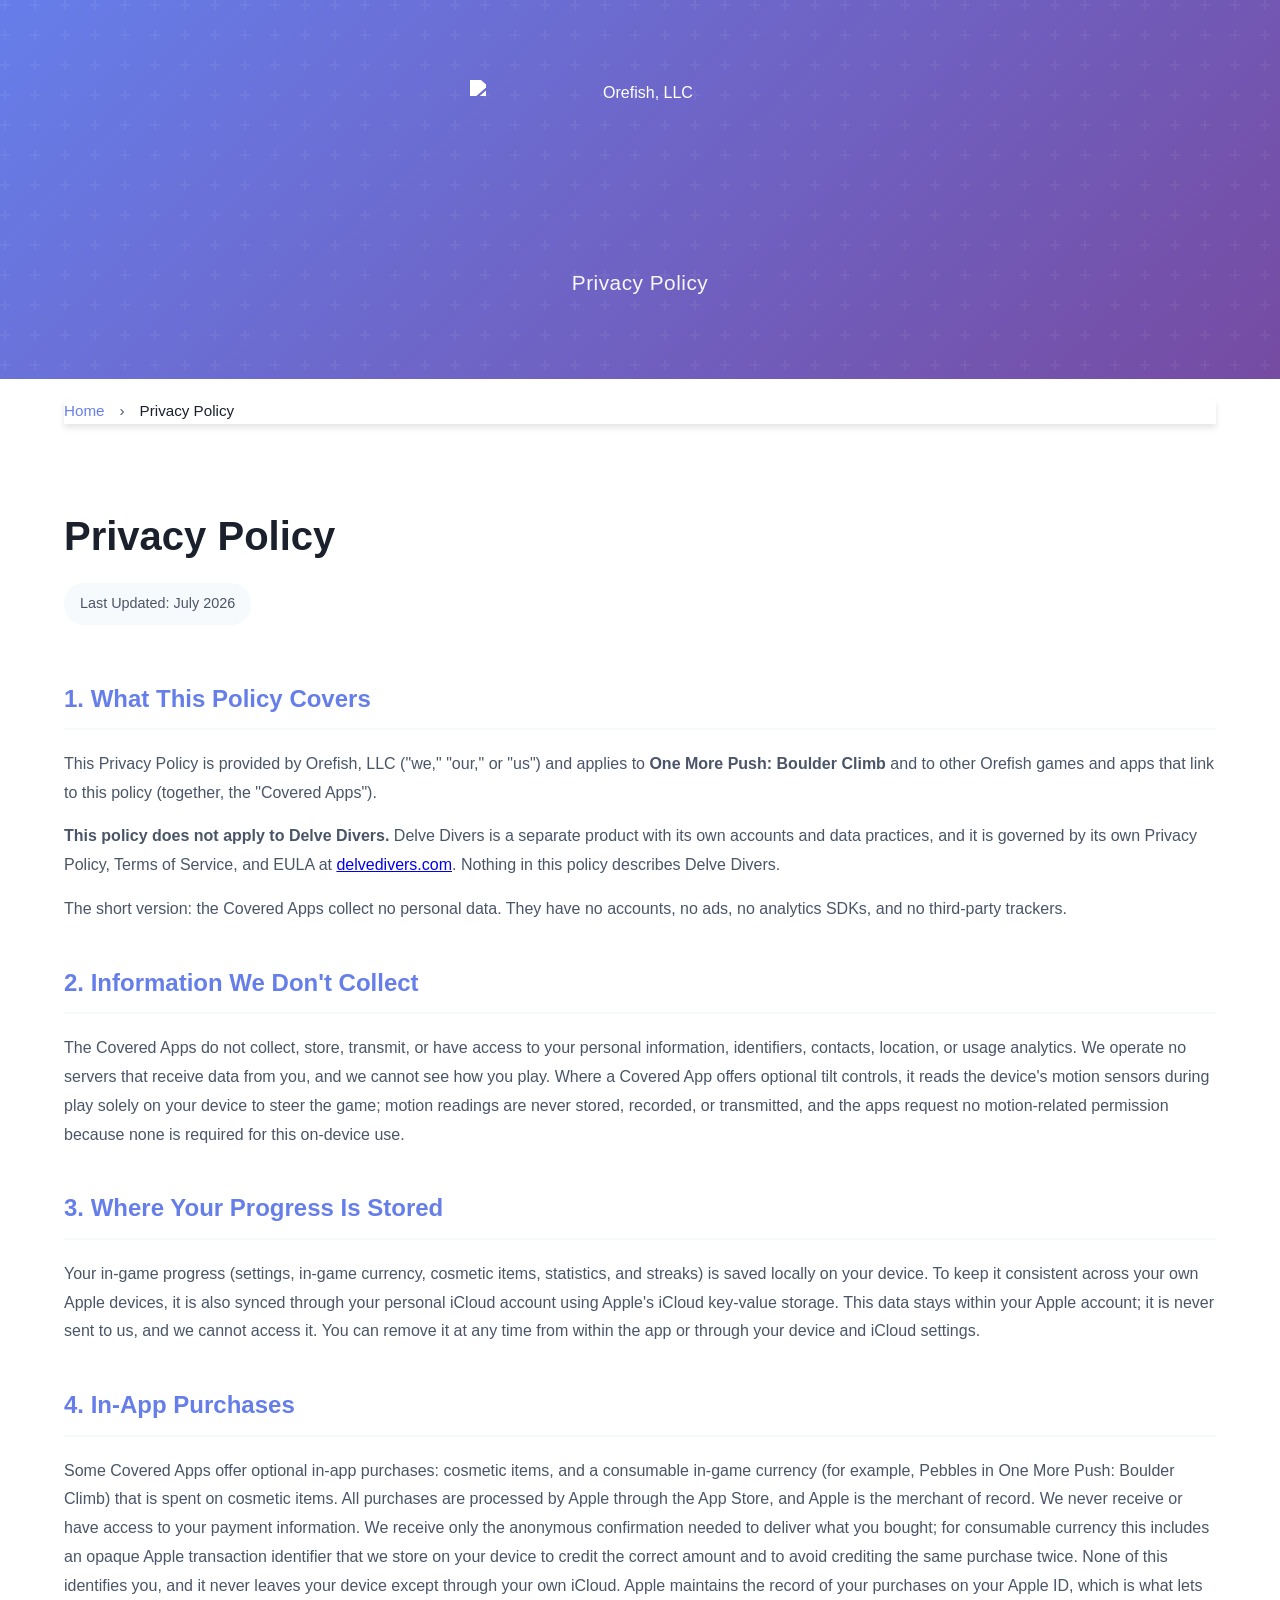
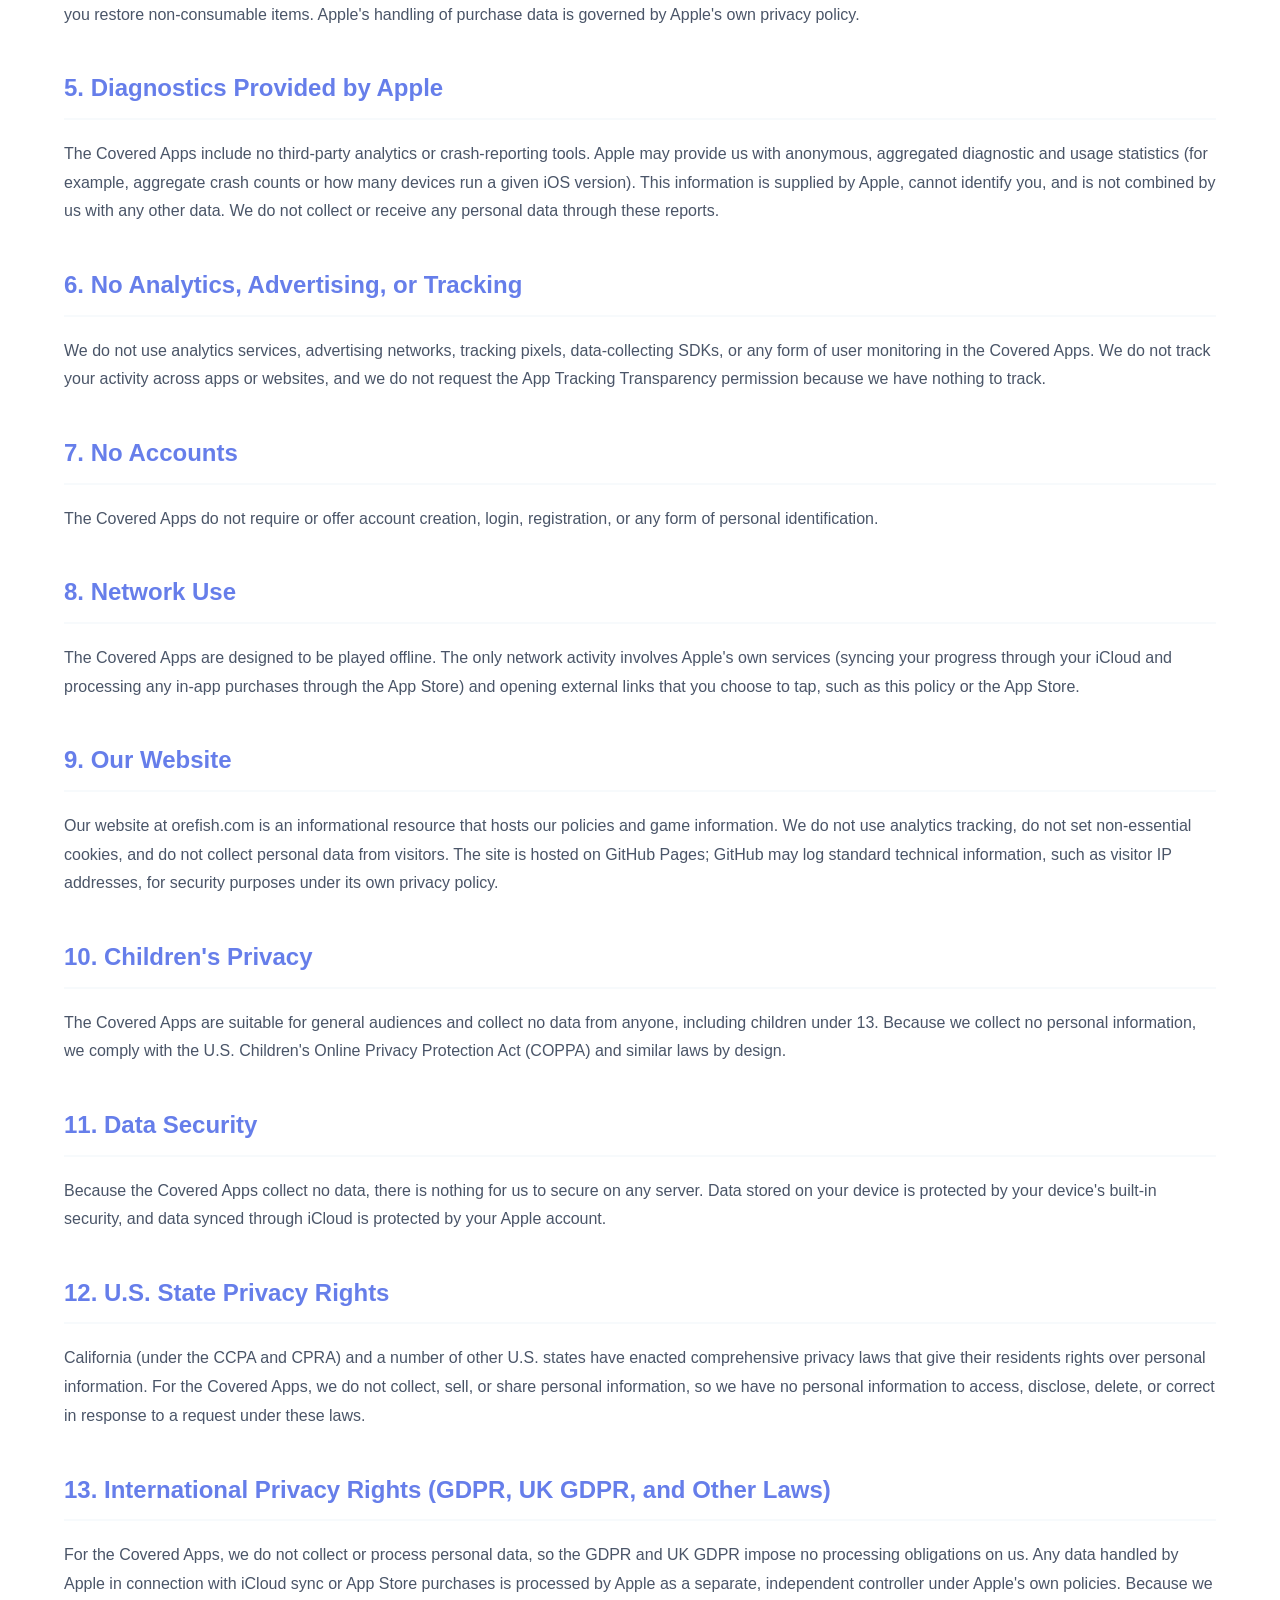
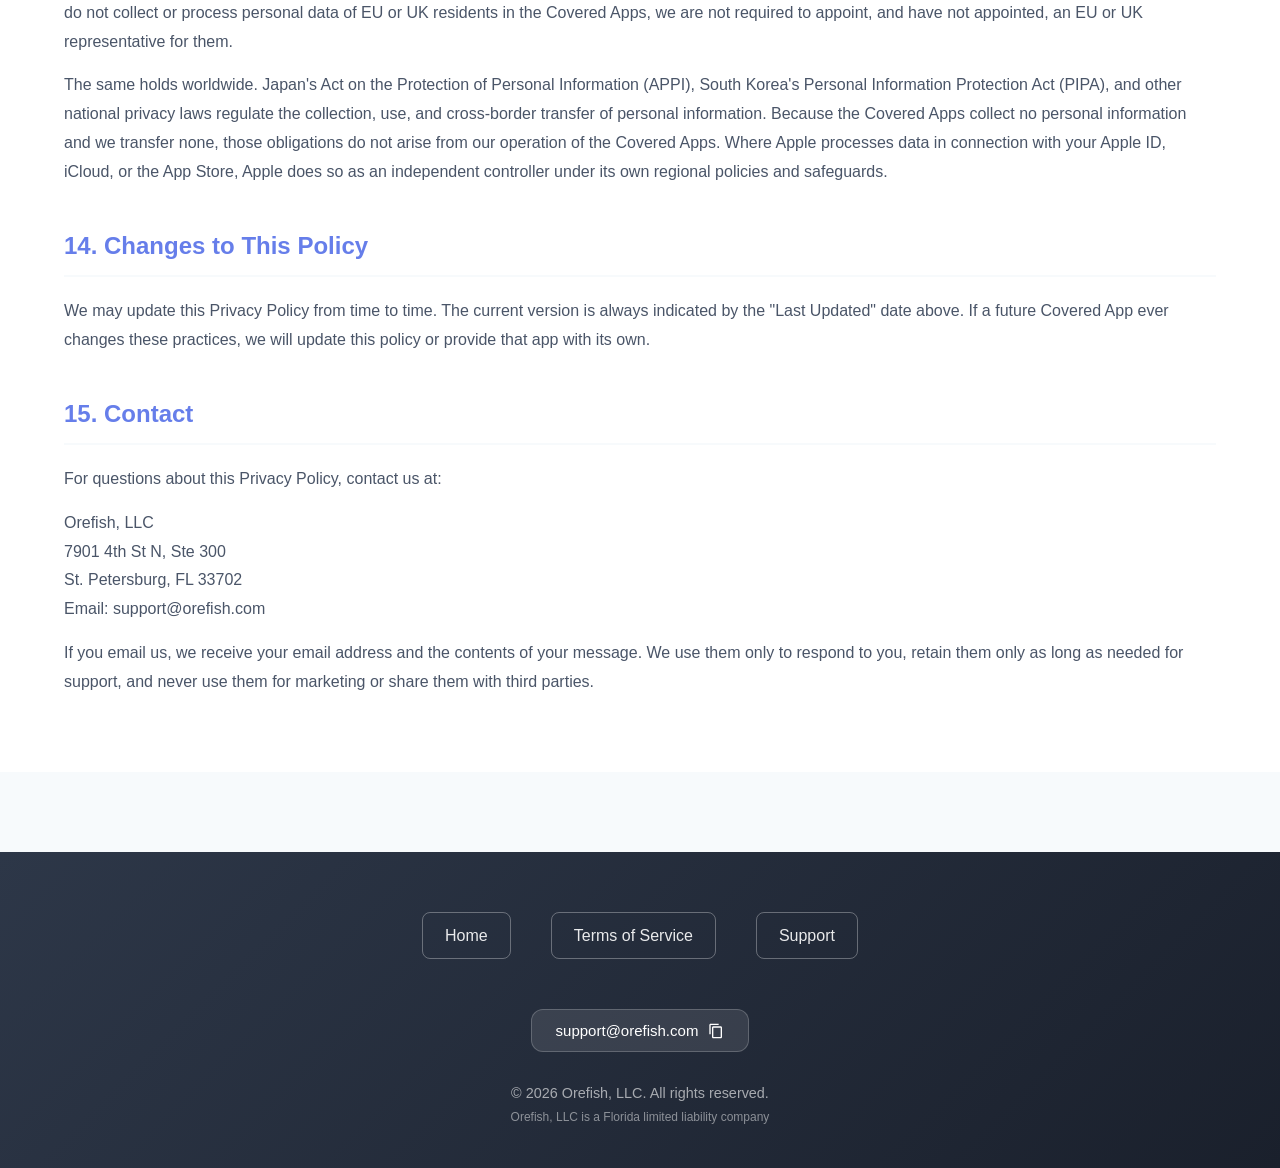
==== commit 746cbcbf: "Add files via upload" ====
--- a/privacy.html
+++ b/privacy.html
@@ -45,10 +45,10 @@
             <p>The Covered Apps do not collect, store, transmit, or have access to your personal information, identifiers, contacts, location, or usage analytics. We operate no servers that receive data from you, and we cannot see how you play. Where a Covered App offers optional tilt controls, it reads the device's motion sensors during play solely on your device to steer the game; motion readings are never stored, recorded, or transmitted, and the apps request no motion-related permission because none is required for this on-device use.</p>
 
             <h2>3. Where Your Progress Is Stored</h2>
-            <p>Your in-game progress — settings, in-game currency, cosmetic items, statistics, and streaks — is saved locally on your device. To keep it consistent across your own Apple devices, it is also synced through your personal iCloud account using Apple's iCloud key-value storage. This data stays within your Apple account; it is never sent to us, and we cannot access it. You can remove it at any time from within the app or through your device and iCloud settings.</p>
+            <p>Your in-game progress (settings, in-game currency, cosmetic items, statistics, and streaks) is saved locally on your device. To keep it consistent across your own Apple devices, it is also synced through your personal iCloud account using Apple's iCloud key-value storage. This data stays within your Apple account; it is never sent to us, and we cannot access it. You can remove it at any time from within the app or through your device and iCloud settings.</p>
 
             <h2>4. In-App Purchases</h2>
-            <p>Some Covered Apps offer optional in-app purchases — cosmetic items, and a consumable in-game currency (for example, Pebbles in One More Push: Boulder Climb) that is spent on cosmetic items. All purchases are processed by Apple through the App Store, and Apple is the merchant of record. We never receive or have access to your payment information. We receive only the anonymous confirmation needed to deliver what you bought; for consumable currency this includes an opaque Apple transaction identifier that we store on your device to credit the correct amount and to avoid crediting the same purchase twice. None of this identifies you, and it never leaves your device except through your own iCloud. Apple maintains the record of your purchases on your Apple ID, which is what lets you restore non-consumable items. Apple's handling of purchase data is governed by Apple's own privacy policy.</p>
+            <p>Some Covered Apps offer optional in-app purchases: cosmetic items, and a consumable in-game currency (for example, Pebbles in One More Push: Boulder Climb) that is spent on cosmetic items. All purchases are processed by Apple through the App Store, and Apple is the merchant of record. We never receive or have access to your payment information. We receive only the anonymous confirmation needed to deliver what you bought; for consumable currency this includes an opaque Apple transaction identifier that we store on your device to credit the correct amount and to avoid crediting the same purchase twice. None of this identifies you, and it never leaves your device except through your own iCloud. Apple maintains the record of your purchases on your Apple ID, which is what lets you restore non-consumable items. Apple's handling of purchase data is governed by Apple's own privacy policy.</p>
 
             <h2>5. Diagnostics Provided by Apple</h2>
             <p>The Covered Apps include no third-party analytics or crash-reporting tools. Apple may provide us with anonymous, aggregated diagnostic and usage statistics (for example, aggregate crash counts or how many devices run a given iOS version). This information is supplied by Apple, cannot identify you, and is not combined by us with any other data. We do not collect or receive any personal data through these reports.</p>
@@ -60,7 +60,7 @@
             <p>The Covered Apps do not require or offer account creation, login, registration, or any form of personal identification.</p>
 
             <h2>8. Network Use</h2>
-            <p>The Covered Apps are designed to be played offline. The only network activity involves Apple's own services — syncing your progress through your iCloud and processing any in-app purchases through the App Store — and opening external links that you choose to tap, such as this policy or the App Store.</p>
+            <p>The Covered Apps are designed to be played offline. The only network activity involves Apple's own services (syncing your progress through your iCloud and processing any in-app purchases through the App Store) and opening external links that you choose to tap, such as this policy or the App Store.</p>
 
             <h2>9. Our Website</h2>
             <p>Our website at orefish.com is an informational resource that hosts our policies and game information. We do not use analytics tracking, do not set non-essential cookies, and do not collect personal data from visitors. The site is hosted on GitHub Pages; GitHub may log standard technical information, such as visitor IP addresses, for security purposes under its own privacy policy.</p>
@@ -74,8 +74,9 @@
             <h2>12. U.S. State Privacy Rights</h2>
             <p>California (under the CCPA and CPRA) and a number of other U.S. states have enacted comprehensive privacy laws that give their residents rights over personal information. For the Covered Apps, we do not collect, sell, or share personal information, so we have no personal information to access, disclose, delete, or correct in response to a request under these laws.</p>
 
-            <h2>13. European &amp; UK Privacy Rights (GDPR/UK GDPR)</h2>
-            <p>For the Covered Apps, we do not collect or process personal data, so the GDPR and UK GDPR impose no processing obligations on us. Any data handled by Apple in connection with iCloud sync or App Store purchases is processed by Apple as a separate, independent controller under Apple's own policies.</p>
+            <h2>13. International Privacy Rights (GDPR, UK GDPR, and Other Laws)</h2>
+            <p>For the Covered Apps, we do not collect or process personal data, so the GDPR and UK GDPR impose no processing obligations on us. Any data handled by Apple in connection with iCloud sync or App Store purchases is processed by Apple as a separate, independent controller under Apple's own policies. Because we do not collect or process personal data of EU or UK residents in the Covered Apps, we are not required to appoint, and have not appointed, an EU or UK representative for them.</p>
+            <p>The same holds worldwide. Japan's Act on the Protection of Personal Information (APPI), South Korea's Personal Information Protection Act (PIPA), and other national privacy laws regulate the collection, use, and cross-border transfer of personal information. Because the Covered Apps collect no personal information and we transfer none, those obligations do not arise from our operation of the Covered Apps. Where Apple processes data in connection with your Apple ID, iCloud, or the App Store, Apple does so as an independent controller under its own regional policies and safeguards.</p>
 
             <h2>14. Changes to This Policy</h2>
             <p>We may update this Privacy Policy from time to time. The current version is always indicated by the "Last Updated" date above. If a future Covered App ever changes these practices, we will update this policy or provide that app with its own.</p>
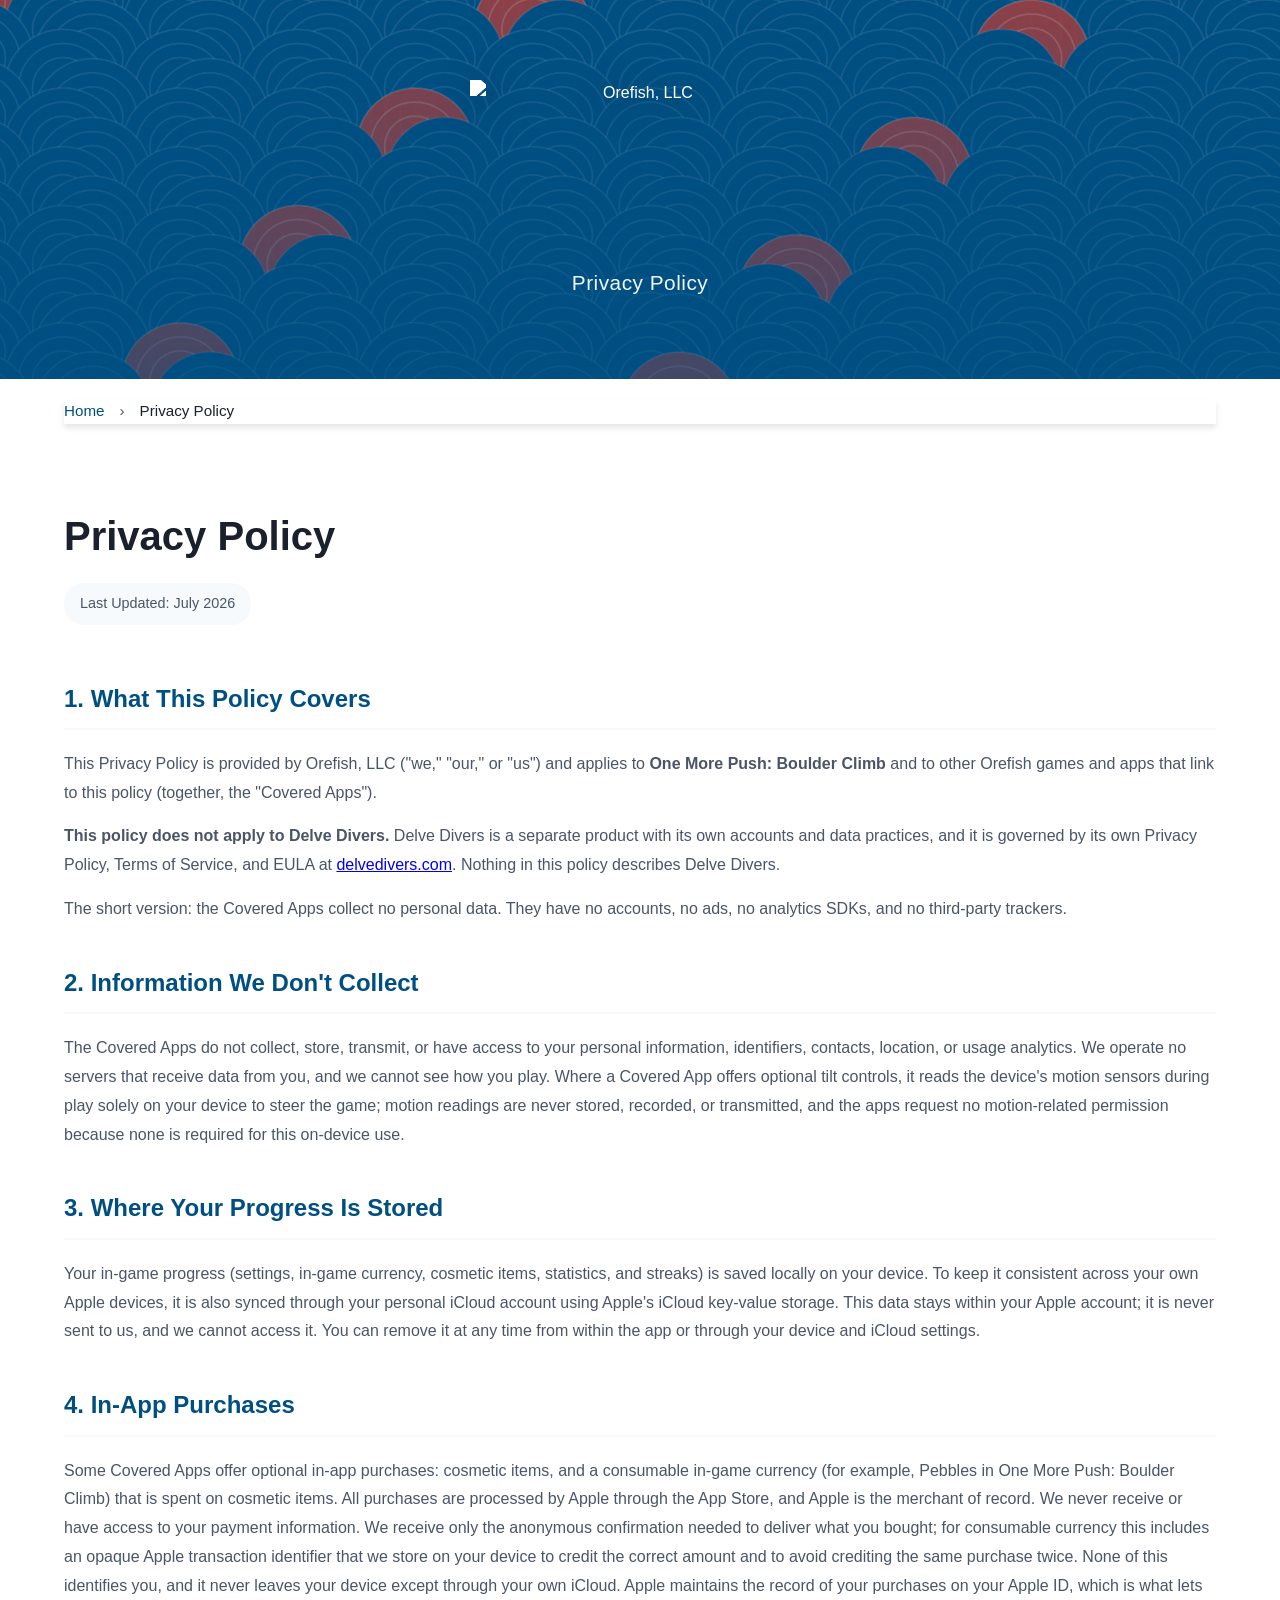
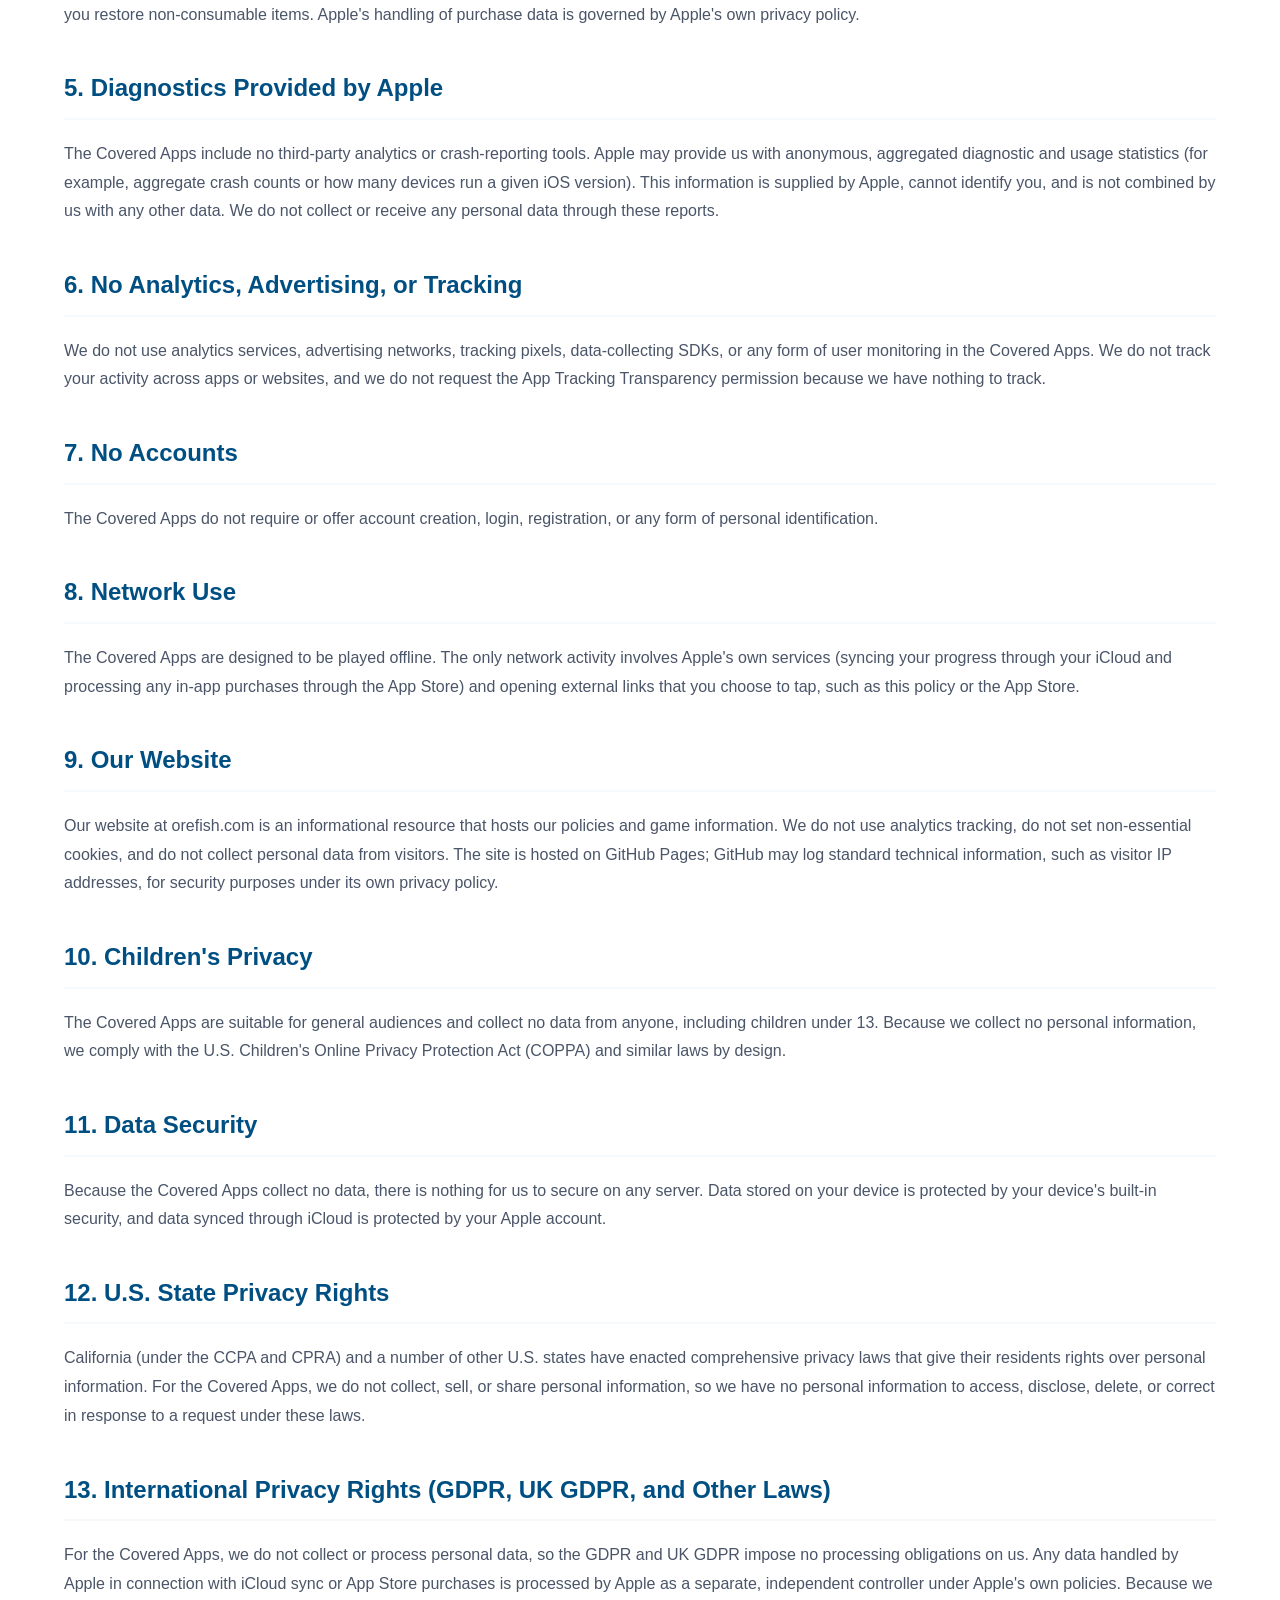
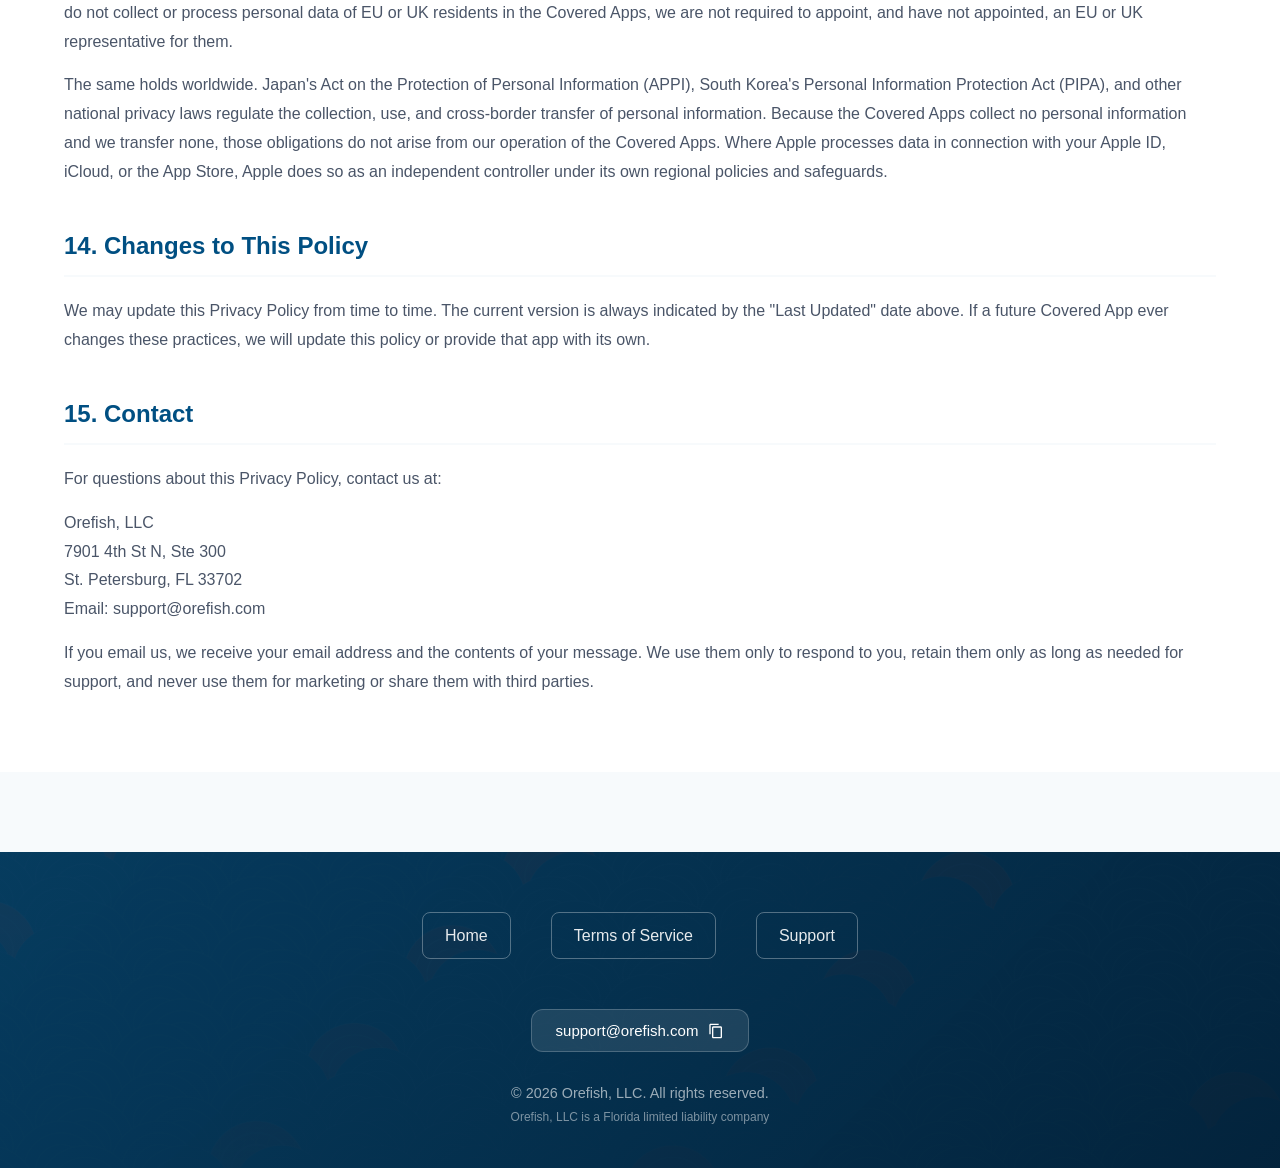
==== commit 94b56e24: "Add files via upload" ====
--- a/privacy.html
+++ b/privacy.html
@@ -1,6 +1,7 @@
 <!DOCTYPE html>
 <html lang="en">
 <head>
+    <link rel="canonical" href="https://orefish.com/privacy.html">
     <meta charset="UTF-8">
     <meta name="viewport" content="width=device-width, initial-scale=1.0">
     <title>Privacy Policy - Orefish, LLC</title>
--- a/style.css
+++ b/style.css
@@ -11,9 +11,11 @@
 }
 
 :root {
-    --primary: #667eea;
-    --primary-dark: #5a67d8;
-    --secondary: #764ba2;
+    /* Brand palette: the badge navy carries the site, the oarfish crest red
+       is the rare accent (matches the social banners and the O badge). */
+    --primary: #004F82;
+    --primary-dark: #003A61;
+    --secondary: #C23A31;
     --text-dark: #1a202c;
     --text-light: #4a5568;
     --bg-light: #f7fafc;
@@ -31,6 +33,11 @@
     scroll-behavior: smooth;
 }
 
+::selection {
+    background: var(--primary);
+    color: #fff;
+}
+
 body {
     font-family: -apple-system, BlinkMacSystemFont, 'Segoe UI', 'Inter', sans-serif;
     line-height: 1.6;
@@ -54,22 +61,14 @@
 
 /* Header */
 header {
-    background: linear-gradient(135deg, var(--primary) 0%, var(--secondary) 100%);
+    /* The brand's connected-wave field (header-bg.png, generated alongside
+       the social banners) on the badge navy. */
+    background: var(--primary) url('header-bg.png') center / cover no-repeat;
     color: white;
     padding: 80px 0;
     position: relative;
     overflow: hidden;
     text-align: center;
-}
-
-header::before {
-    content: '';
-    position: absolute;
-    top: 0;
-    left: 0;
-    right: 0;
-    bottom: 0;
-    background: url("data:image/svg+xml,%3Csvg width='60' height='60' viewBox='0 0 60 60' xmlns='http://www.w3.org/2000/svg'%3E%3Cg fill='none' fill-rule='evenodd'%3E%3Cg fill='%23ffffff' fill-opacity='0.05'%3E%3Cpath d='M36 34v-4h-2v4h-4v2h4v4h2v-4h4v-2h-4zm0-30V0h-2v4h-4v2h4v4h2V6h4V4h-4zM6 34v-4H4v4H0v2h4v4h2v-4h4v-2H6zM6 4V0H4v4H0v2h4v4h2V6h4V4H6z'/%3E%3C/g%3E%3C/g%3E%3C/svg%3E");
 }
 
 .header-content {
@@ -108,7 +107,8 @@
     width: 100%;
     height: 100%;
     object-fit: contain;
-    filter: brightness(0) invert(1);
+    /* soft shadow lifts the white wordmark off the wave pattern */
+    filter: brightness(0) invert(1) drop-shadow(0 6px 18px rgba(0, 0, 0, 0.35));
 }
 
 .logo-text,
@@ -160,7 +160,7 @@
     left: 0;
     width: 0;
     height: 2px;
-    background: var(--primary);
+    background: var(--secondary);   /* the crest-red underline */
     transition: width 0.3s;
 }
 
@@ -249,7 +249,7 @@
     height: 180px;
     border-radius: 50%;
     object-fit: cover;
-    box-shadow: 0 0 0 8px rgba(102, 126, 234, 0.1);
+    box-shadow: 0 0 0 8px rgba(0, 79, 130, 0.12);
     transition: transform 0.3s;
 }
 
@@ -327,7 +327,7 @@
     width: 140px;
     height: 140px;
     border-radius: 30px;
-    box-shadow: 0 15px 40px rgba(102, 126, 234, 0.25);
+    box-shadow: 0 15px 40px rgba(0, 79, 130, 0.25);
     transition: transform 0.3s;
 }
 
@@ -368,7 +368,7 @@
     content: '✓';
     position: absolute;
     left: 0;
-    color: var(--primary);
+    color: var(--secondary);   /* red checks, the crest accent */
     font-weight: bold;
     font-size: 1.2em;
 }
@@ -391,7 +391,20 @@
 .app-store-btn:hover {
     background: var(--primary);
     transform: translateY(-2px);
-    box-shadow: 0 10px 25px rgba(102, 126, 234, 0.3);
+    box-shadow: 0 10px 25px rgba(0, 79, 130, 0.3);
+}
+
+/* Apple's official App Store badge (guidelines: minimum 40px tall, clear space
+   of a quarter of its height on all sides, artwork unmodified). */
+.app-store-badge {
+    display: inline-block;
+    height: 54px;
+    width: auto;
+    margin-top: 20px;
+    transition: transform 0.3s;
+}
+a:hover > .app-store-badge {
+    transform: translateY(-2px);
 }
 
 .email-button {
@@ -444,43 +457,131 @@
     object-fit: cover;
 }
 
+/* The frame plus its dots: the dots sit BELOW the phone frame now (inside, they
+   covered the caption text at the bottom of the store screenshots). */
+.carousel-block {
+    display: flex;
+    flex-direction: column;
+    align-items: center;
+    gap: 14px;
+    flex-shrink: 0;
+}
+
 .carousel-dots {
-    position: absolute;
-    bottom: 25px;
-    left: 50%;
-    transform: translateX(-50%);
     display: flex;
     gap: 10px;
-    z-index: 10;
-    padding: 8px 12px;
-    background: rgba(0,0,0,0.5);
-    border-radius: 20px;
-    backdrop-filter: blur(10px);
 }
 
 .dot {
     width: 8px;
     height: 8px;
     border-radius: 50%;
-    background: rgba(255,255,255,0.4);
+    background: rgba(0,0,0,0.18);
     cursor: pointer;
     transition: all 0.3s;
 }
 
 .dot.active {
-    background: white;
+    background: var(--secondary);   /* the crest red marks the active slide */
     width: 24px;
     border-radius: 4px;
+}
+
+/* The preview video rides the carousel as its first slide (App Store style):
+   poster until tapped, native inline playback, zero bytes until play. */
+.video-slide {
+    position: relative;
+}
+
+.video-slide video {
+    width: 100%;
+    height: 100%;
+    object-fit: cover;
+    display: block;
+}
+
+.video-play {
+    position: absolute;
+    top: 50%;
+    left: 50%;
+    transform: translate(-50%, -50%);
+    width: 58px;
+    height: 58px;
+    border-radius: 50%;
+    border: none;
+    cursor: pointer;
+    background: rgba(10, 15, 20, 0.55);
+    display: flex;
+    align-items: center;
+    justify-content: center;
+}
+
+.video-play svg {
+    width: 20px;
+    height: 22px;
+    fill: #fff;
+    margin-left: 3px;
+}
+
+.video-play.playing {
+    display: none;
+}
+
+/* Mute toggle: top-right of the video slide, always reachable. Starts muted. */
+.video-mute {
+    position: absolute;
+    top: 10px;
+    right: 10px;
+    width: 34px;
+    height: 34px;
+    border-radius: 50%;
+    border: none;
+    cursor: pointer;
+    background: rgba(10, 15, 20, 0.55);
+    display: flex;
+    align-items: center;
+    justify-content: center;
+    z-index: 5;
+}
+
+.video-mute svg {
+    width: 18px;
+    height: 18px;
+}
+
+.video-mute .spk {
+    fill: #fff;
+}
+
+.video-mute .waves path {
+    stroke: #fff;
+    stroke-width: 2;
+    stroke-linecap: round;
+}
+
+.video-mute .slash {
+    stroke: #fff;
+    stroke-width: 2.4;
+    stroke-linecap: round;
+    display: none;
+}
+
+.video-mute.muted .waves {
+    display: none;
+}
+
+.video-mute.muted .slash {
+    display: block;
 }
 
 /* Coming Soon */
 .coming-soon {
     margin-top: 80px;
     padding: 60px;
-    background: linear-gradient(135deg, rgba(102, 126, 234, 0.05), rgba(118, 75, 162, 0.05));
+    background: linear-gradient(135deg, rgba(0, 79, 130, 0.05), rgba(194, 58, 49, 0.05));
     border-radius: 24px;
     text-align: center;
-    border: 2px dashed rgba(102, 126, 234, 0.3);
+    border: 2px dashed rgba(0, 79, 130, 0.3);
 }
 
 .coming-soon h3 {
@@ -625,7 +726,7 @@
 
 /* Contact Section */
 .contact-section {
-    background: linear-gradient(135deg, rgba(102, 126, 234, 0.05), rgba(118, 75, 162, 0.05));
+    background: linear-gradient(135deg, rgba(0, 79, 130, 0.05), rgba(194, 58, 49, 0.05));
     border-radius: 16px;
     padding: 30px;
     margin-bottom: 50px;
@@ -718,7 +819,10 @@
 
 /* Footer */
 footer {
-    background: linear-gradient(135deg, #2d3748 0%, #1a202c 100%);
+    /* The header's wave field returns beneath a deep navy wash, closing the
+       page with the same water it opened on. */
+    background: linear-gradient(135deg, rgba(6, 58, 92, 0.93) 0%, rgba(3, 33, 56, 0.95) 100%),
+                url('header-bg.png') center / cover no-repeat #032138;
     color: white;
     padding: 60px 0 40px;
     margin-top: 80px;
@@ -759,6 +863,98 @@
     margin-top: 30px;
     opacity: 0.6;
     font-size: 0.9em;
+}
+
+/* Secret popup: the OMP icon knows something. Since the app's Weekly Drops
+   rework the card reveals a DEED to do inside One More Push (the game grants
+   it), not a code, so the pill carries a sentence and wraps. */
+#ompSecretIcon { cursor: pointer; }
+
+.secret-scrim {
+    position: fixed;
+    inset: 0;
+    background: rgba(3, 24, 40, 0);
+    display: flex;
+    align-items: center;
+    justify-content: center;
+    z-index: 1000;
+    visibility: hidden;
+    transition: background 0.35s ease, visibility 0s linear 0.35s;
+}
+
+.secret-scrim.open {
+    background: rgba(3, 24, 40, 0.62);
+    visibility: visible;
+    transition: background 0.35s ease;
+}
+
+.secret-card {
+    background: linear-gradient(180deg, #0A4573 0%, #043055 100%);
+    border: 1px solid rgba(255, 255, 255, 0.25);
+    border-radius: 20px;
+    padding: 34px 42px;
+    text-align: center;
+    color: #fff;
+    max-width: 430px;
+    margin: 0 24px;
+    box-shadow: 0 24px 70px rgba(0, 0, 0, 0.5);
+    transform: translateY(24px) scale(0.9);
+    opacity: 0;
+    transition: transform 0.45s cubic-bezier(0.34, 1.4, 0.64, 1), opacity 0.3s ease;
+}
+
+.secret-scrim.open .secret-card {
+    transform: translateY(0) scale(1);
+    opacity: 1;
+}
+
+.secret-card h3 {
+    font-size: 1.6em;
+    margin-bottom: 10px;
+}
+
+.secret-card p {
+    color: rgba(255, 255, 255, 0.85);
+    margin-bottom: 8px;
+    line-height: 1.5;
+}
+
+.secret-code {
+    display: inline-block;
+    margin: 14px 0 6px;
+    padding: 10px 22px;
+    border-radius: 12px;
+    background: rgba(194, 58, 49, 0.18);
+    border: 1px solid rgba(224, 85, 72, 0.55);
+    color: #FF8378;
+    font-weight: 800;
+    font-size: 1.15em;
+    letter-spacing: 0.3px;
+    line-height: 1.35;
+    max-width: 100%;
+}
+
+.secret-hint {
+    font-size: 0.85em;
+    color: rgba(255, 255, 255, 0.6);
+}
+
+.secret-close {
+    margin-top: 18px;
+    background: var(--secondary);
+    color: white;
+    border: none;
+    padding: 10px 30px;
+    border-radius: 999px;
+    font-size: 1em;
+    font-weight: 700;
+    cursor: pointer;
+    font-family: inherit;
+    transition: transform 0.2s;
+}
+
+.secret-close:hover {
+    transform: translateY(-2px);
 }
 
 /* Animations */
@@ -835,3 +1031,112 @@
         margin-top: 15px;
     }
 }
+
+
+/* Social profiles: the floating follow panel and the footer icon row */
+.social-fab {
+    position: fixed;
+    right: 18px;
+    bottom: 18px;
+    z-index: 90;
+    display: flex;
+    flex-direction: column;
+    align-items: flex-end;
+    gap: 10px;
+}
+
+.social-fab-list {
+    display: flex;
+    flex-direction: column;
+    gap: 8px;
+    opacity: 0;
+    transform: translateY(8px);
+    pointer-events: none;
+    transition: opacity 0.22s ease, transform 0.22s ease;
+}
+
+.social-fab.open .social-fab-list {
+    opacity: 1;
+    transform: none;
+    pointer-events: auto;
+}
+
+.social-btn {
+    width: 42px;
+    height: 42px;
+    border-radius: 50%;
+    background: var(--primary);
+    display: flex;
+    align-items: center;
+    justify-content: center;
+    box-shadow: 0 4px 12px rgba(0,0,0,0.25);
+    transition: transform 0.15s ease, background 0.15s ease;
+}
+
+.social-btn svg {
+    width: 20px;
+    height: 20px;
+    fill: #fff;
+}
+
+.social-btn:hover {
+    background: var(--secondary);
+    transform: translateY(-2px);
+}
+
+.social-fab-toggle {
+    width: 52px;
+    height: 52px;
+    border-radius: 50%;
+    border: none;
+    cursor: pointer;
+    background: var(--primary);
+    color: #fff;
+    font-size: 25px;
+    font-weight: 700;
+    line-height: 1;
+    display: flex;
+    align-items: center;
+    justify-content: center;
+    box-shadow: 0 6px 18px rgba(0,0,0,0.3);
+    transition: background 0.15s ease, transform 0.15s ease;
+}
+
+.social-fab-toggle:hover,
+.social-fab.open .social-fab-toggle {
+    background: var(--secondary);
+}
+
+.footer-socials {
+    display: flex;
+    justify-content: center;
+    gap: 14px;
+    margin: 18px 0 6px;
+    flex-wrap: wrap;
+}
+
+.footer-socials a {
+    display: flex;
+    width: 34px;
+    height: 34px;
+    border-radius: 50%;
+    align-items: center;
+    justify-content: center;
+    background: rgba(255,255,255,0.08);
+    transition: background 0.15s ease, transform 0.15s ease;
+}
+
+.footer-socials a svg {
+    width: 17px;
+    height: 17px;
+    fill: rgba(255,255,255,0.85);
+}
+
+.footer-socials a:hover {
+    background: var(--secondary);
+    transform: translateY(-2px);
+}
+
+.footer-socials a:hover svg {
+    fill: #fff;
+}
